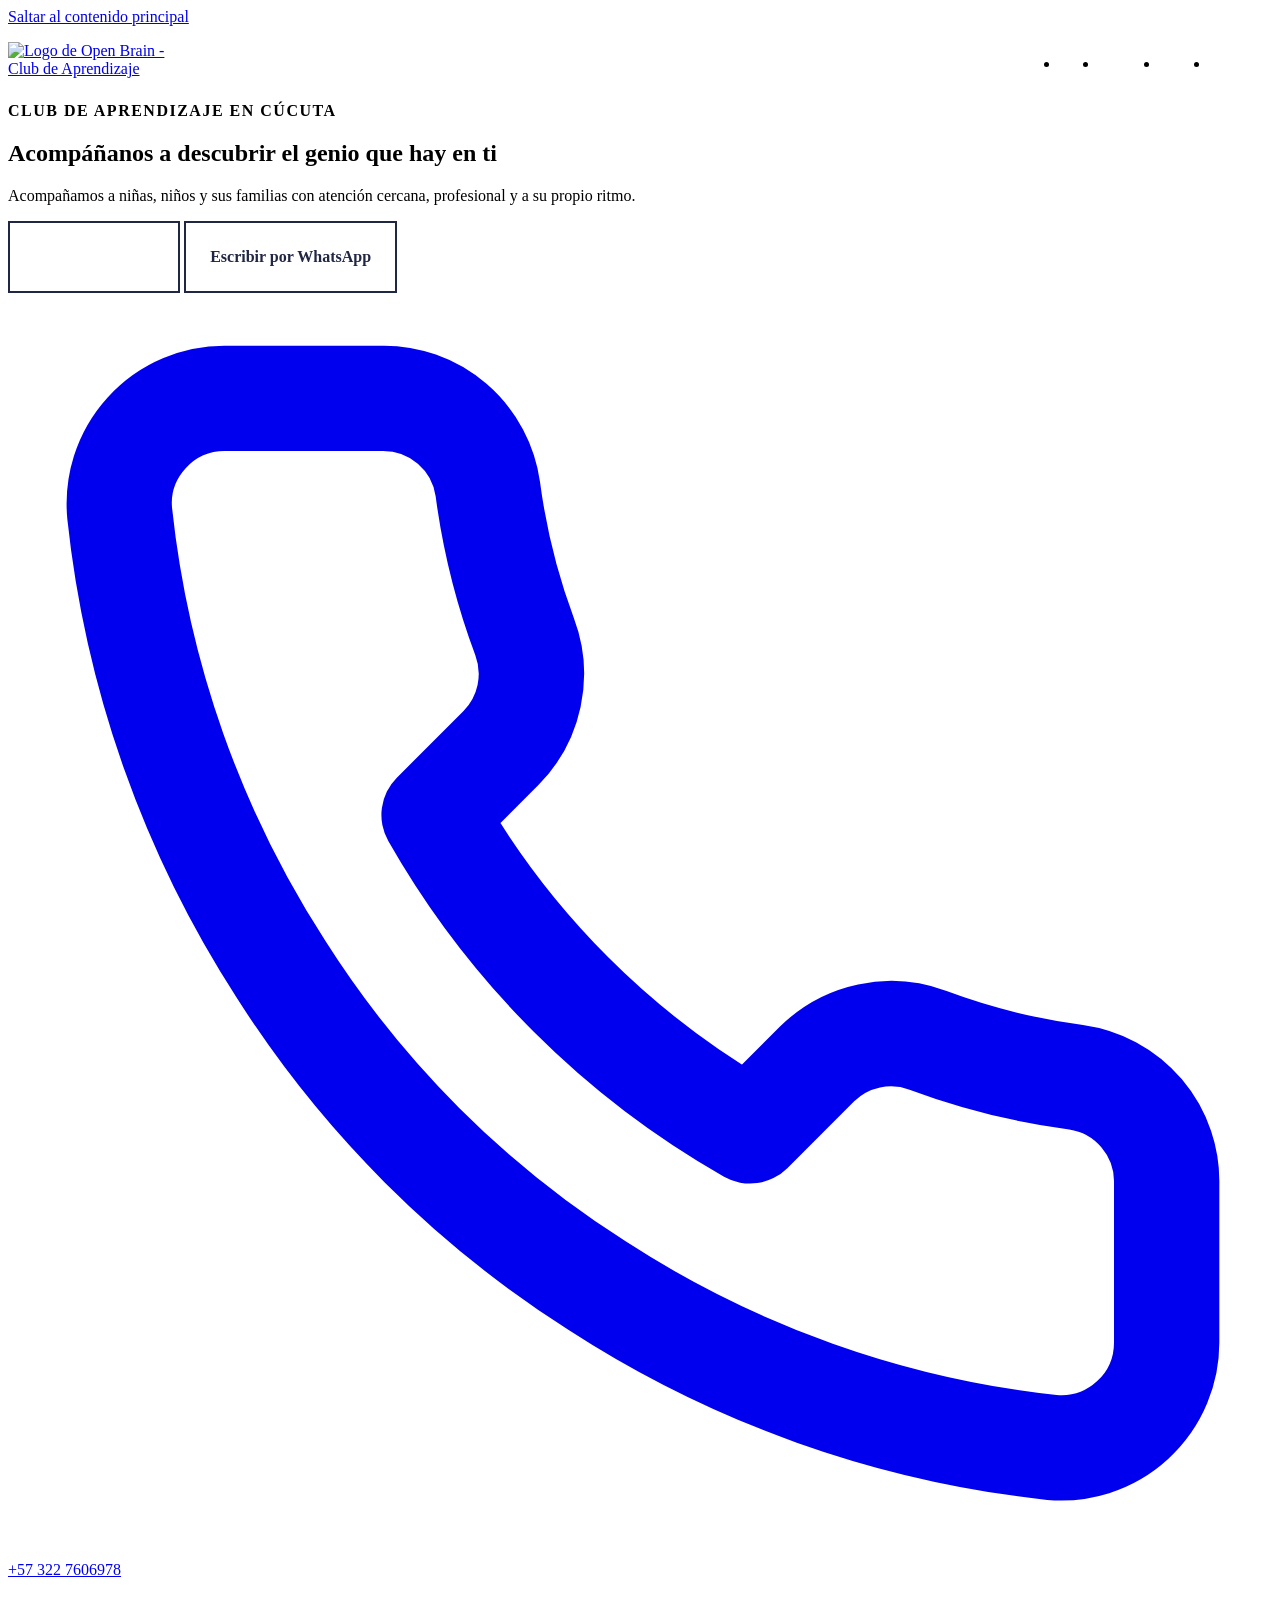
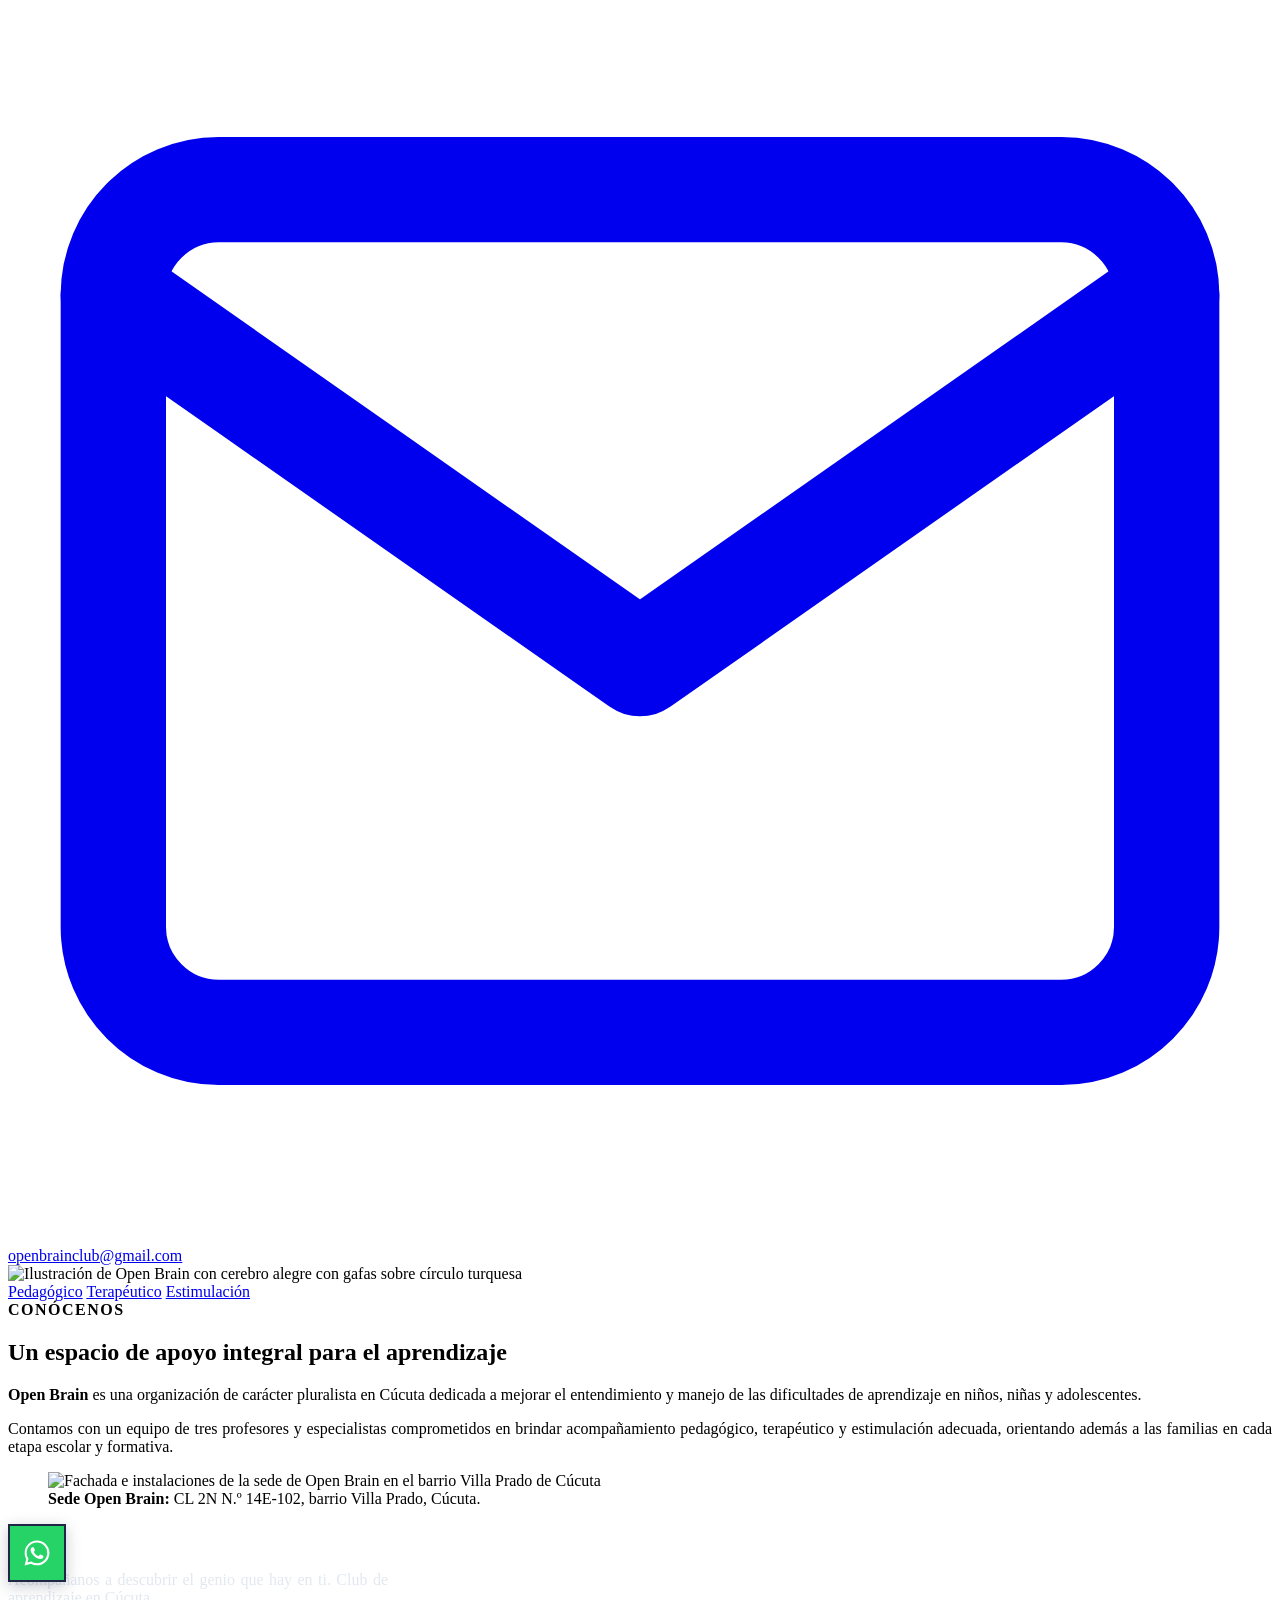
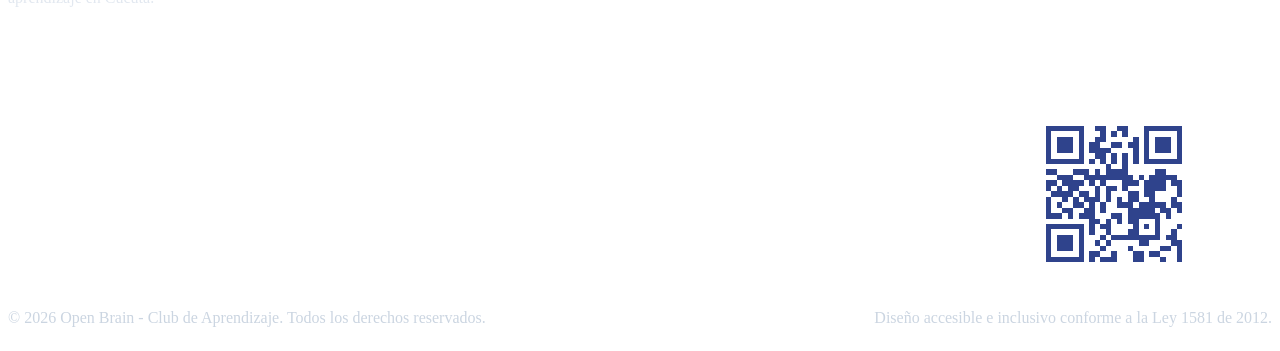
==== public/index.html @ ee8e591a "final" ====
<!DOCTYPE html>
<html lang="es" class="page-home">
<head>
  <meta charset="UTF-8">
  <meta name="viewport" content="width=device-width, initial-scale=1.0">
  <title>Open Brain | Club de Aprendizaje en Cúcuta</title>
  <meta name="description" content="Club de aprendizaje en Cúcuta especializado en acompañar a niños, niñas y adolescentes con dificultades de aprendizaje. Conoce nuestros servicios y solicita información.">
  <!-- SEO técnico -->
  <meta name="robots" content="index, follow">
  <link rel="canonical" href="https://openbraindemo.pages.dev/index.html">
  <!-- Open Graph para redes sociales -->
  <meta property="og:type" content="website">
  <meta property="og:title" content="Open Brain | Club de Aprendizaje en Cúcuta">
  <meta property="og:description" content="Acompañamos a niñas, niños y adolescentes con dificultades de aprendizaje en Cúcuta. Acompañamiento pedagógico, terapéutico y estimulación adecuada.">
  <meta property="og:url" content="https://openbraindemo.pages.dev/index.html">
  <meta property="og:image" content="https://openbraindemo.pages.dev/img/ilustracion-hero.svg">
  <meta property="og:locale" content="es_CO">
  <meta property="og:site_name" content="Open Brain - Club de Aprendizaje">
  <link rel="stylesheet" href="css/variables.css">
  <link rel="stylesheet" href="css/global.css">
  <link rel="stylesheet" href="css/inicio.css">
  <script src="js/animaciones.js"></script>
</head>
<body>
  <!-- Salto accesible al contenido principal (WCAG 2.1 AA) -->
  <a href="#main" class="skip-link">Saltar al contenido principal</a>

  <!-- ======================================================================
       RF-01: Barra de navegación transversal en Azul Índigo (#2F438C)
       ====================================================================== -->
  <header class="header">
    <div class="container header__inner">
      <a href="index.html" class="header__logo-link" aria-label="Página de inicio de Open Brain">
        <img src="img/logo-openbrain-header.svg" alt="Logo de Open Brain - Club de Aprendizaje" class="header__logo-img" width="200" height="50">
      </a>

      <!-- Botón de apertura/cierre de navegación móvil -->
      <button type="button" class="nav__toggle" aria-expanded="false" aria-controls="main-nav" aria-label="Abrir menú de navegación">
        <svg class="nav__toggle-icon nav__toggle-icon--menu" viewBox="0 0 24 24" fill="none" stroke="currentColor" stroke-width="2.5" stroke-linecap="round" stroke-linejoin="round" aria-hidden="true">
          <line x1="3" y1="6" x2="21" y2="6"></line>
          <line x1="3" y1="12" x2="21" y2="12"></line>
          <line x1="3" y1="18" x2="21" y2="18"></line>
        </svg>
        <svg class="nav__toggle-icon nav__toggle-icon--close" viewBox="0 0 24 24" fill="none" stroke="currentColor" stroke-width="2.5" stroke-linecap="round" stroke-linejoin="round" aria-hidden="true">
          <line x1="18" y1="6" x2="6" y2="18"></line>
          <line x1="6" y1="6" x2="18" y2="18"></line>
        </svg>
      </button>

      <!-- Navegación con acceso a los 4 módulos (RF-01) -->
      <nav id="main-nav" class="header__nav nav" aria-label="Navegación principal">
        <ul class="nav__menu">
          <li class="nav__item">
            <a href="index.html" class="nav__link nav__link--active" aria-current="page">Inicio</a>
          </li>
          <li class="nav__item">
            <a href="servicios.html" class="nav__link">Servicios</a>
          </li>
          <li class="nav__item">
            <a href="equipo.html" class="nav__link">Equipo</a>
          </li>
          <li class="nav__item">
            <a href="contacto.html" class="nav__link">Contacto</a>
          </li>
        </ul>
      </nav>
    </div>
  </header>

  <main id="main" class="main-content">
    <!-- ======================================================================
         RF-03, RF-06: Hero de Inicio fiel a la pantalla 1 del prototipo
         ====================================================================== -->
    <section class="hero-section snap-section" aria-labelledby="hero-title">
      <div class="container hero-section__inner">
        <div class="hero-section__content">
          <span class="tag-label">Club de aprendizaje en Cúcuta</span>
          <!-- Único H1 de la página con acento coral en "genio que hay en ti" -->
          <h1 id="hero-title" class="hero-section__title">
            Acompáñanos a descubrir el <span class="text-coral">genio que hay en ti</span>
          </h1>
          <p class="hero-section__text">
            Acompañamos a niñas, niños y sus familias con atención cercana, profesional y a su propio ritmo.
          </p>

          <div class="hero-section__actions">
            <!-- RF-06: Botón Conocer servicios en Azul Índigo -->
            <a href="servicios.html" class="btn btn--primary">
              Conocer servicios
            </a>

            <!-- RF-02: Botón Escribir por WhatsApp en Coral -->
            <a href="https://wa.me/573227606978?text=Hola%20Open%20Brain,%20deseo%20solicitar%20informaci%C3%B3n" class="btn btn--coral" target="_blank" rel="noopener noreferrer">
              Escribir por WhatsApp
            </a>
          </div>

          <!-- RF-07: Teléfono y correo en línea directa bajo los botones -->
          <div class="hero-contact-line">
            <a href="https://wa.me/573227606978?text=Hola%20Open%20Brain,%20deseo%20solicitar%20informaci%C3%B3n" class="hero-contact-item">
              <svg viewBox="0 0 24 24" fill="none" stroke="currentColor" stroke-width="2" stroke-linecap="round" stroke-linejoin="round" aria-hidden="true">
                <path d="M22 16.92v3a2 2 0 0 1-2.18 2 19.79 19.79 0 0 1-8.63-3.07 19.5 19.5 0 0 1-6-6 19.79 19.79 0 0 1-3.07-8.67A2 2 0 0 1 4.11 2h3a2 2 0 0 1 2 1.72 12.84 12.84 0 0 0 .7 2.81 2 2 0 0 1-.45 2.11L8.09 9.91a16 16 0 0 0 6 6l1.27-1.27a2 2 0 0 1 2.11-.45 12.84 12.84 0 0 0 2.81.7A2 2 0 0 1 22 16.92z"></path>
              </svg>
              <span>+57 322 7606978 </span>
            </a>

            <a href="mailto:openbrainclub@gmail.com" class="hero-contact-item">
              <svg viewBox="0 0 24 24" fill="none" stroke="currentColor" stroke-width="2" stroke-linecap="round" stroke-linejoin="round" aria-hidden="true">
                <path d="M4 4h16c1.1 0 2 .9 2 2v12c0 1.1-.9 2-2 2H4c-1.1 0-2-.9-2-2V6c0-1.1.9-2 2-2z"></path>
                <polyline points="22,6 12,13 2,6"></polyline>
              </svg>
              <span>openbrainclub@gmail.com</span>
            </a>
          </div>

          
        </div>

        <!-- Ilustración circular turquesa con cerebro rosa del prototipo -->
        <div class="hero-section__visual">
          <img src="img/ilustracion-hero.svg" alt="Ilustración de Open Brain con cerebro alegre con gafas sobre círculo turquesa" class="hero-section__mascot" width="340" height="340" fetchpriority="high">
        </div>
      </div>

      <!-- RF-08: Accesos directos tipo píldoras a los 3 servicios con los colores del moodboard -->
          <div class="hero-service-pills" aria-label="Accesos rápidos a servicios">
            <a href="servicios.html#pedagogico" class="service-pill service-pill--pink">Pedagógico</a>
            <a href="servicios.html#terapeutico" class="service-pill service-pill--teal">Terapéutico</a>
            <a href="servicios.html#estimulacion" class="service-pill service-pill--coral">Estimulación</a>
          </div>
    </section>

    <!-- ======================================================================
         RF-04, RF-05: Presentación de Open Brain y Espacio con imagen de la sede
         ====================================================================== -->
    <section class="about-section snap-section" aria-labelledby="about-title">
      <div class="container">
        <div class="about-section__grid">
          <div class="about-section__content">
            <span class="tag-label">Conócenos</span>
            <!-- RF-04: Presentación institucional -->
            <h2 id="about-title" class="about-section__title">Un espacio de apoyo integral para el aprendizaje</h2>
            <p class="about-section__paragraph">
              <strong>Open Brain</strong> es una organización de carácter pluralista en Cúcuta dedicada a mejorar el entendimiento y manejo de las dificultades de aprendizaje en niños, niñas y adolescentes.
            </p>
            <p class="about-section__paragraph">
              Contamos con un equipo de tres profesores y especialistas comprometidos en brindar acompañamiento pedagógico, terapéutico y estimulación adecuada, orientando además a las familias en cada etapa escolar y formativa.
            </p>
          </div>

          <!-- RF-05: Espacio con la imagen de la sede (sin menores) -->
          <div class="about-section__media">
            <figure class="site-image-card">
              <img src="img/sede-openbrain.jpeg" alt="Fachada e instalaciones de la sede de Open Brain en el barrio Villa Prado de Cúcuta" class="site-image-card__img" width="800" height="500" loading="lazy">
              <figcaption class="site-image-card__caption">
                <strong>Sede Open Brain:</strong> CL 2N N.º 14E-102, barrio Villa Prado, Cúcuta. 
              </figcaption>
            </figure>
          </div>
        </div>
      </div>
    </section>
  </main>

  <!-- ======================================================================
       RF-02: Botón flotante accesible de WhatsApp en todas las pantallas
       ====================================================================== -->
  <a href="https://wa.me/573227606978?text=Hola%20Open%20Brain,%20deseo%20solicitar%20informaci%C3%B3n" class="whatsapp-btn" target="_blank" rel="noopener noreferrer" aria-label="Escribir por WhatsApp a Open Brain (abre conversación)">
    <svg class="whatsapp-btn__icon" viewBox="0 0 24 24" aria-hidden="true">
      <path d="M12.04 2c-5.46 0-9.91 4.45-9.91 9.91 0 1.75.46 3.45 1.32 4.95L2.05 22l5.25-1.38c1.45.79 3.08 1.21 4.74 1.21 5.46 0 9.91-4.45 9.91-9.91 0-2.65-1.03-5.14-2.9-7.01A9.82 9.82 0 0 0 12.04 2zm0 18.15c-1.5 0-2.97-.4-4.25-1.16l-.3-.18-3.13.82.83-3.05-.2-.32a8.19 8.19 0 0 1-1.26-4.35c0-4.54 3.7-8.24 8.24-8.24 2.2 0 4.27.86 5.82 2.42a8.18 8.18 0 0 1 2.41 5.83c.01 4.54-3.69 8.23-8.23 8.23zm4.52-6.17c-.25-.12-1.47-.72-1.7-.81-.23-.08-.39-.12-.56.12-.17.25-.64.81-.79.98-.14.17-.29.19-.54.06-.25-.12-1.05-.39-2-1.23-.74-.66-1.24-1.48-1.39-1.73-.14-.25-.02-.38.11-.5.11-.11.25-.29.37-.43.12-.15.17-.25.25-.42.08-.17.04-.31-.02-.44-.06-.12-.56-1.35-.77-1.85-.2-.48-.41-.42-.56-.43h-.48c-.17 0-.44.06-.67.31-.23.25-.88.86-.88 2.1 0 1.24.9 2.44 1.03 2.61.12.17 1.78 2.71 4.3 3.8.6.26 1.07.41 1.44.53.61.19 1.16.17 1.6.1.49-.07 1.47-.6 1.68-1.18.21-.58.21-1.07.15-1.18-.06-.12-.23-.19-.48-.31z"/>
    </svg>
  </a>

  <!-- ======================================================================
       Pie de página transversal en Azul Índigo (#2F438C)
       RF-25: Redes sociales | RF-26: Código QR | RF-27: Folleto descargable
       ====================================================================== -->
  <footer class="footer">
    <div class="container footer__grid">
      <!-- Columna 1: Presentación, Redes (RF-25) y Folleto (RF-27) -->
      <div class="footer__brand">
        <h2 class="footer__brand-title">Open Brain</h2>
        <p class="footer__brand-text">
          Acompáñanos a descubrir el genio que hay en ti. Club de aprendizaje en Cúcuta.
        </p>

        <!-- RF-25: Redes sociales existentes -->
        <div class="footer__social">
          <span class="footer__social-label">Síguenos:</span>
          <div class="footer__social-links">
            <a href="https://www.facebook.com/people/Open-Brain-Club-De-Aprendizaje/61576938195843/" class="footer__social-link" target="_blank" rel="noopener noreferrer" aria-label="Open Brain en Facebook">
              <svg viewBox="0 0 24 24" fill="currentColor" width="22" height="22" aria-hidden="true"><path d="M18 2h-3a5 5 0 0 0-5 5v3H7v4h3v8h4v-8h3l1-4h-4V7a1 1 0 0 1 1-1h3z"/></svg>
            </a>
            <a href="https://www.instagram.com/openbrain_club/" class="footer__social-link" target="_blank" rel="noopener noreferrer" aria-label="Open Brain en Instagram">
              <svg viewBox="0 0 24 24" fill="none" stroke="currentColor" stroke-width="2" stroke-linecap="round" stroke-linejoin="round" width="22" height="22" aria-hidden="true"><rect x="2" y="2" width="20" height="20" rx="5" ry="5"/><path d="M16 11.37A4 4 0 1 1 12.63 8 4 4 0 0 1 16 11.37z"/><line x1="17.5" y1="6.5" x2="17.51" y2="6.5"/></svg>
            </a>
            <a href="https://wa.me/573227606978" class="footer__social-link" target="_blank" rel="noopener noreferrer" aria-label="Open Brain por WhatsApp">
              <svg viewBox="0 0 24 24" fill="currentColor" width="22" height="22" aria-hidden="true"><path d="M12.04 2c-5.46 0-9.91 4.45-9.91 9.91 0 1.75.46 3.45 1.32 4.95L2.05 22l5.25-1.38c1.45.79 3.08 1.21 4.74 1.21 5.46 0 9.91-4.45 9.91-9.91 0-2.65-1.03-5.14-2.9-7.01A9.82 9.82 0 0 0 12.04 2z"/></svg>
            </a>
          </div>
        </div>

        <!-- RF-27: Folleto digital descargable -->
        <a href="assets/folleto-open-brain.pdf" class="footer__brochure-link" download aria-label="Descargar folleto informativo de Open Brain en PDF">
          <svg viewBox="0 0 24 24" fill="none" stroke="currentColor" stroke-width="2" stroke-linecap="round" stroke-linejoin="round" width="18" height="18" aria-hidden="true"><path d="M21 15v4a2 2 0 0 1-2 2H5a2 2 0 0 1-2-2v-4"/><polyline points="7 10 12 15 17 10"/><line x1="12" y1="15" x2="12" y2="3"/></svg>
          Descargar folleto informativo
          
        </a>
      </div>

      <!-- Columna 2: Navegación del sitio -->
      <nav class="footer__nav" aria-label="Enlaces rápidos del pie de página">
        <h3 class="footer__section-title">Módulos</h3>
        <ul class="footer__links-list">
          <li><a href="index.html" class="footer__link">Inicio</a></li>
          <li><a href="servicios.html" class="footer__link">Servicios</a></li>
          <li><a href="equipo.html" class="footer__link">Equipo</a></li>
          <li><a href="contacto.html" class="footer__link">Contacto</a></li>
        </ul>
      </nav>

      <!-- Columna 3: Información institucional, legal y QR (RF-26) -->
      <div class="footer__legal">
        <h3 class="footer__section-title">Información</h3>
        <ul class="footer__links-list">
          <li><a href="politica-datos.html" class="footer__link">Tratamiento de datos personales</a></li>
          <li><span class="footer__link">Cúcuta, Norte de Santander</span></li>
        </ul>

        <!-- RF-26: Código QR para usar en la sede física -->
        <div class="footer__qr">
          <span class="footer__qr-label">Visítanos desde tu celular:</span>
          <img src="assets/qr-openbrain.svg" alt="Código QR que dirige al sitio web de Open Brain" width="180" height="180" loading="lazy">
        </div>
      </div>
    </div>

    <div class="container footer__bottom">
      <p>&copy; 2026 Open Brain - Club de Aprendizaje. Todos los derechos reservados.</p>
      <p>Diseño accesible e inclusivo conforme a la Ley 1581 de 2012.</p>
    </div>
  </footer>

  <!-- Scripts funcionales -->
  <script src="js/menu.js" defer></script>
</body>
</html>
---- public/css/global.css ----
/* ==========================================================================
   Estilos Globales y Componentes Compartidos (Open Brain)
   Navegación, Footer, Botones y Utilidades Transversales
   ========================================================================== */

/* --- 1. Contenedor y utilidades de texto --- */
.container {
  width: 100%;
  max-width: var(--container-max-width);
  margin-left: auto;
  margin-right: auto;
  padding-left: var(--spacing-md);
  padding-right: var(--spacing-md);
}

@media (min-width: 768px) {
  .container {
    padding-left: var(--spacing-lg);
    padding-right: var(--spacing-lg);
  }
}

.main-content {
  flex: 1 0 auto;
}

/* --- Texto justificado en todo el sitio (bloques "cuadrados", sin desbordes) ---
   Mismo criterio que las biografías del equipo. Requiere lang="es" en <html>
   para que el corte automático de palabras (hyphens) use reglas del español. */
p,
li,
blockquote,
figcaption {
  text-align: justify;
  text-justify: inter-word;
  hyphens: auto;
  overflow-wrap: break-word;
}

/* Los textos de los bloques centrados conservan la última línea centrada */
.footer__bottom {
  text-align-last: center;
}

@media (min-width: 768px) {
  .footer__bottom {
    text-align-last: auto;
  }
}

.text-coral {
  color: var(--color-accent-coral);
}

.text-indigo {
  color: var(--color-primary);
}

.text-teal {
  color: var(--color-accent-teal-dark);
}

/* Marcadores visibles [PENDIENTE: ...] */
.pending-badge {
  display: inline-block;
  background-color: #FFF3CD;
  color: #856404;
  font-size: var(--font-size-xs);
  font-weight: 800;
  padding: 3px 8px;
  border-radius: var(--radius-sm);
  border: 1px dashed #FFEEBA;
  margin: 2px 0;
}

/* Etiquetas de categoría según prototipo */
.tag-label {
  display: inline-block;
  font-size: var(--font-size-xs);
  font-weight: 900;
  color: var(--color-primary);
  text-transform: uppercase;
  letter-spacing: 1.5px;
  margin-bottom: var(--spacing-xs);
}

.tag-label--center {
  display: block;
  text-align: center;
}

/* --- 2. Botones (Área táctil mínima >= 44px, estilo píldora con borde definido del prototipo) --- */
.btn {
  display: inline-flex;
  align-items: center;
  justify-content: center;
  min-height: 48px;
  min-width: 48px;
  padding: 10px 24px;
  font-weight: 800;
  font-size: var(--font-size-base);
  border-radius: var(--radius-full);
  border: 2px solid #202744;
  text-align: center;
  cursor: pointer;
  transition: transform var(--transition-fast), background-color var(--transition-fast), box-shadow var(--transition-fast), color var(--transition-fast);
  text-decoration: none;
  line-height: 1.2;
}

.btn:hover {
  transform: translateY(-2px);
  box-shadow: 0 4px 12px rgba(32, 39, 68, 0.18);
}

.btn:active {
  transform: translateY(0);
}

/* Botón principal: Azul índigo (#2F438C) */
.btn--primary {
  background-color: var(--color-primary);
  color: #FFFFFF;
  border-color: #202744;
}

.btn--primary:hover {
  background-color: var(--color-primary-dark);
  color: #FFFFFF;
}

/* Botón secundario / CTA: Coral (#E36B6F) con texto y trazo oscuro según prototipo */
.btn--coral {
  background-color: var(--color-accent-coral);
  color: #202744;
  border-color: #202744;
}

.btn--coral:hover {
  background-color: var(--color-accent-coral-dark);
  color: #FFFFFF;
}

.btn--full {
  width: 100%;
}

@media (min-width: 768px) {
  .btn--full {
    width: auto;
  }
}

/* Botón cálido para sección de servicios: sin borde oscuro, sombra suave, tono conversacional */
.btn--warm {
  background-color: var(--color-primary);
  color: #FFFFFF;
  border: 2px solid transparent;
  box-shadow: 0 4px 16px rgba(47, 67, 140, 0.18);
}

.btn--warm:hover {
  background-color: var(--color-primary-dark);
  color: #FFFFFF;
  box-shadow: 0 6px 20px rgba(47, 67, 140, 0.28);
}

/* Variante cálida en coral (para sidebar de servicios) */
.btn--warm-coral {
  background-color: var(--color-accent-coral);
  color: #FFFFFF;
  border: 2px solid transparent;
  box-shadow: 0 4px 16px rgba(227, 107, 111, 0.22);
}

.btn--warm-coral:hover {
  background-color: var(--color-accent-coral-dark);
  color: #FFFFFF;
  box-shadow: 0 6px 20px rgba(227, 107, 111, 0.32);
}

/* --- 3. Barra de navegación transversal (RF-01 - Azul Índigo según prototipo) --- */
.header {
  position: sticky;
  top: 0;
  background-color: var(--color-primary); /* Azul índigo #2F438C como en prototipo */
  box-shadow: var(--shadow-sm);
  z-index: 1000;
}

.header__inner {
  display: flex;
  align-items: center;
  justify-content: space-between;
  padding-top: var(--spacing-sm);
  padding-bottom: var(--spacing-sm);
}

.header__logo-link {
  display: flex;
  align-items: center;
  min-height: 44px;
}

.header__logo-img {
  height: 44px;
  width: auto;
}

/* Botón de menú móvil */
.nav__toggle {
  display: flex;
  align-items: center;
  justify-content: center;
  width: 48px;
  height: 48px;
  margin-left: auto;
  border-radius: var(--radius-sm);
  color: #FFFFFF;
  background: transparent;
  border: none;
  cursor: pointer;
  transition: background-color var(--transition-fast);
}

.nav__toggle:hover {
  background-color: rgba(255, 255, 255, 0.15);
}

.nav__toggle-icon {
  width: 28px;
  height: 28px;
}

.nav__toggle-icon--close {
  display: none;
}

.nav__toggle[aria-expanded="true"] .nav__toggle-icon--menu,
.nav--open .nav__toggle-icon--menu {
  display: none;
}

.nav__toggle[aria-expanded="true"] .nav__toggle-icon--close,
.nav--open .nav__toggle-icon--close {
  display: block;
}

/* Menú de navegación */
.nav__menu {
  position: absolute;
  top: 100%;
  left: 0;
  right: 0;
  background-color: var(--color-primary); /* Fondo índigo como pantalla 0. Navegación */
  border-top: 1px solid rgba(255, 255, 255, 0.15);
  box-shadow: var(--shadow-lg);
  display: none;
  flex-direction: column;
  padding: var(--spacing-md);
  gap: var(--spacing-xs);
  z-index: 1001;
}

.nav--open .nav__menu,
.header.nav--open .nav__menu {
  display: flex;
}

.nav__link {
  display: flex;
  align-items: center;
  min-height: 48px;
  padding: var(--spacing-sm) var(--spacing-md);
  border-radius: var(--radius-md);
  font-weight: 700;
  font-size: var(--font-size-base);
  color: #FFFFFF;
  transition: background-color var(--transition-fast), color var(--transition-fast);
}

.nav__link:hover {
  background-color: rgba(255, 255, 255, 0.15);
  color: var(--color-accent-teal);
}

.nav__link--active {
  background-color: rgba(255, 255, 255, 0.22);
  color: #FFFFFF;
  font-weight: 900;
}

@media (min-width: 768px) {
  .nav__toggle {
    display: none;
  }

  .nav__menu {
    position: static;
    display: flex;
    flex-direction: row;
    align-items: center;
    border-top: none;
    box-shadow: none;
    padding: 0;
    gap: var(--spacing-sm);
  }

  .nav__link {
    padding: var(--spacing-xs) var(--spacing-md);
    min-height: 44px;
    border-radius: var(--radius-full);
  }

  .nav__link--active {
    background-color: rgba(255, 255, 255, 0.2);
  }
}

/* --- 4. Botón flotante de WhatsApp transversal (RF-02) --- */
.whatsapp-btn {
  position: fixed;
  bottom: var(--spacing-lg);
  right: var(--spacing-md);
  z-index: 990;
  display: inline-flex;
  align-items: center;
  justify-content: center;
  width: 54px;
  height: 54px;
  background-color: #25D366; /* Verde oficial WhatsApp */
  color: #FFFFFF;
  border-radius: var(--radius-full);
  border: 2px solid #202744;
  box-shadow: 0 4px 14px rgba(32, 39, 68, 0.25);
  text-decoration: none;
  transition: transform var(--transition-fast), box-shadow var(--transition-fast);
}

.whatsapp-btn:hover {
  transform: translateY(-2px) scale(1.06);
  box-shadow: 0 6px 18px rgba(32, 39, 68, 0.35);
}

.whatsapp-btn__icon {
  width: 30px;
  height: 30px;
  fill: currentColor;
}

/* --- 5. Pie de página institucional transversal (Azul Índigo #2F438C) --- */
.footer {
  background-color: var(--color-primary); /* Azul índigo #2F438C como en prototipo */
  color: #FFFFFF;
  margin-top: auto;
  padding-top: var(--spacing-2xl);
  padding-bottom: var(--spacing-xl);
}

.footer a {
  color: #FFFFFF;
  text-decoration: underline;
  text-underline-offset: 3px;
}

.footer a:hover {
  color: var(--color-accent-teal);
}

.footer__grid {
  display: grid;
  grid-template-columns: 1fr;
  gap: var(--spacing-xl);
  margin-bottom: var(--spacing-xl);
}

@media (min-width: 768px) {
  .footer__grid {
    grid-template-columns: 2fr 1fr 1fr;
  }
}

.footer__brand-title {
  font-size: var(--font-size-xl);
  font-weight: 900;
  color: #FFFFFF;
  margin-bottom: var(--spacing-xs);
}

.footer__brand-text {
  color: #E2E8F0;
  font-size: var(--font-size-sm);
  line-height: var(--line-height-relaxed);
  max-width: 380px;
}

.footer__section-title {
  font-size: var(--font-size-sm);
  font-weight: 800;
  margin-bottom: var(--spacing-md);
  color: var(--color-accent-teal);
  text-transform: uppercase;
  letter-spacing: 0.8px;
}

.footer__links-list {
  display: flex;
  flex-direction: column;
  gap: var(--spacing-xs);
}

.footer__link {
  display: inline-block;
  min-height: 44px;
  line-height: 44px;
  color: #FFFFFF;
}

.footer__bottom {
  border-top: 1px solid rgba(255, 255, 255, 0.2);
  padding-top: var(--spacing-lg);
  display: flex;
  flex-direction: column;
  gap: var(--spacing-xs);
  text-align: center;
  font-size: var(--font-size-xs);
  color: #CBD5E1;
}

@media (min-width: 768px) {
  .footer__bottom {
    flex-direction: row;
    justify-content: space-between;
    text-align: left;
  }
}

/* --- 6. Footer extendido: Redes sociales, QR y Folleto (RF-25, RF-26, RF-27) --- */
.footer__social {
  margin-top: var(--spacing-md);
  display: flex;
  flex-direction: column;
  gap: var(--spacing-xs);
}

.footer__social-label {
  font-size: var(--font-size-xs);
  color: var(--color-accent-teal);
  font-weight: 800;
  text-transform: uppercase;
  letter-spacing: 0.8px;
}

.footer__social-links {
  display: flex;
  gap: var(--spacing-sm);
  align-items: center;
}

.footer__social-link {
  display: inline-flex;
  align-items: center;
  justify-content: center;
  width: 42px;
  height: 42px;
  color: #FFFFFF;
  background-color: rgba(255, 255, 255, 0.12);
  border-radius: var(--radius-full);
  transition: background-color var(--transition-fast), color var(--transition-fast);
  text-decoration: none;
}

.footer__social-link:hover {
  background-color: var(--color-accent-teal);
  color: var(--color-primary);
}

.footer__brochure-link {
  display: inline-flex;
  align-items: center;
  gap: var(--spacing-xs);
  margin-top: var(--spacing-md);
  font-size: var(--font-size-sm);
  font-weight: 800;
  color: #FFFFFF;
  text-decoration: underline;
  text-underline-offset: 3px;
  min-height: 44px;
  flex-wrap: wrap;
}

.footer__brochure-link:hover {
  color: var(--color-accent-teal);
}

.footer__qr {
  margin-top: var(--spacing-lg);
  display: flex;
  flex-direction: column;
  align-items: center;
  text-align: center;
  gap: var(--spacing-sm);
}

.footer__qr-label {
  font-size: var(--font-size-sm);
  color: var(--color-accent-teal);
  font-weight: 700;
}

.footer__qr img {
  width: 100%;
  max-width: 180px;
  height: auto;
  border-radius: var(--radius-sm);
  background-color: #FFFFFF;
  padding: 8px;
}

/* --- 7. Página de apoyo legal (politica-datos.html) --- */
.legal-content {
  padding-top: var(--spacing-2xl);
  padding-bottom: var(--spacing-3xl);
}

.legal-block {
  margin-bottom: var(--spacing-xl);
  padding-bottom: var(--spacing-xl);
  border-bottom: 1px solid var(--color-border);
}

.legal-block:last-of-type {
  border-bottom: none;
}

.legal-block__title {
  font-size: var(--font-size-lg);
  font-weight: 900;
  color: var(--color-primary);
  margin-bottom: var(--spacing-md);
}

.legal-block p {
  font-size: var(--font-size-base);
  color: var(--color-text);
  line-height: var(--line-height-relaxed);
  margin-bottom: var(--spacing-sm);
}

.legal-block p a {
  color: var(--color-primary);
  font-weight: 700;
  text-decoration: underline;
}

.legal-block__notice {
  margin-top: var(--spacing-sm);
}

.legal-list {
  list-style: disc;
  padding-left: var(--spacing-xl);
  display: flex;
  flex-direction: column;
  gap: var(--spacing-xs);
  font-size: var(--font-size-base);
  color: var(--color-text);
  line-height: var(--line-height-relaxed);
  margin: var(--spacing-sm) 0;
}

.legal-back {
  margin-top: var(--spacing-2xl);
}

/* ==========================================================================
   Animación de entrada (páginas distintas al Inicio)
   El Inicio usa su propia versión por sección en inicio.css.
   Se usa "animation" y no "transition" para no interferir con los efectos
   hover de tarjetas y botones. Sin movimiento si el usuario lo desactiva.
   ========================================================================== */
@keyframes anim-subir {
  from {
    opacity: 0;
    transform: translateY(28px);
  }
  to {
    opacity: 1;
    transform: none;
  }
}

@media (prefers-reduced-motion: no-preference) {
  .anim-ready .anim-item:not(.is-visible) {
    opacity: 0;
  }

  .anim-ready .anim-item.is-visible {
    animation: anim-subir 0.6s cubic-bezier(0.2, 0.7, 0.2, 1) backwards;
    animation-delay: calc(var(--anim-i, 0) * 0.08s);
  }
}
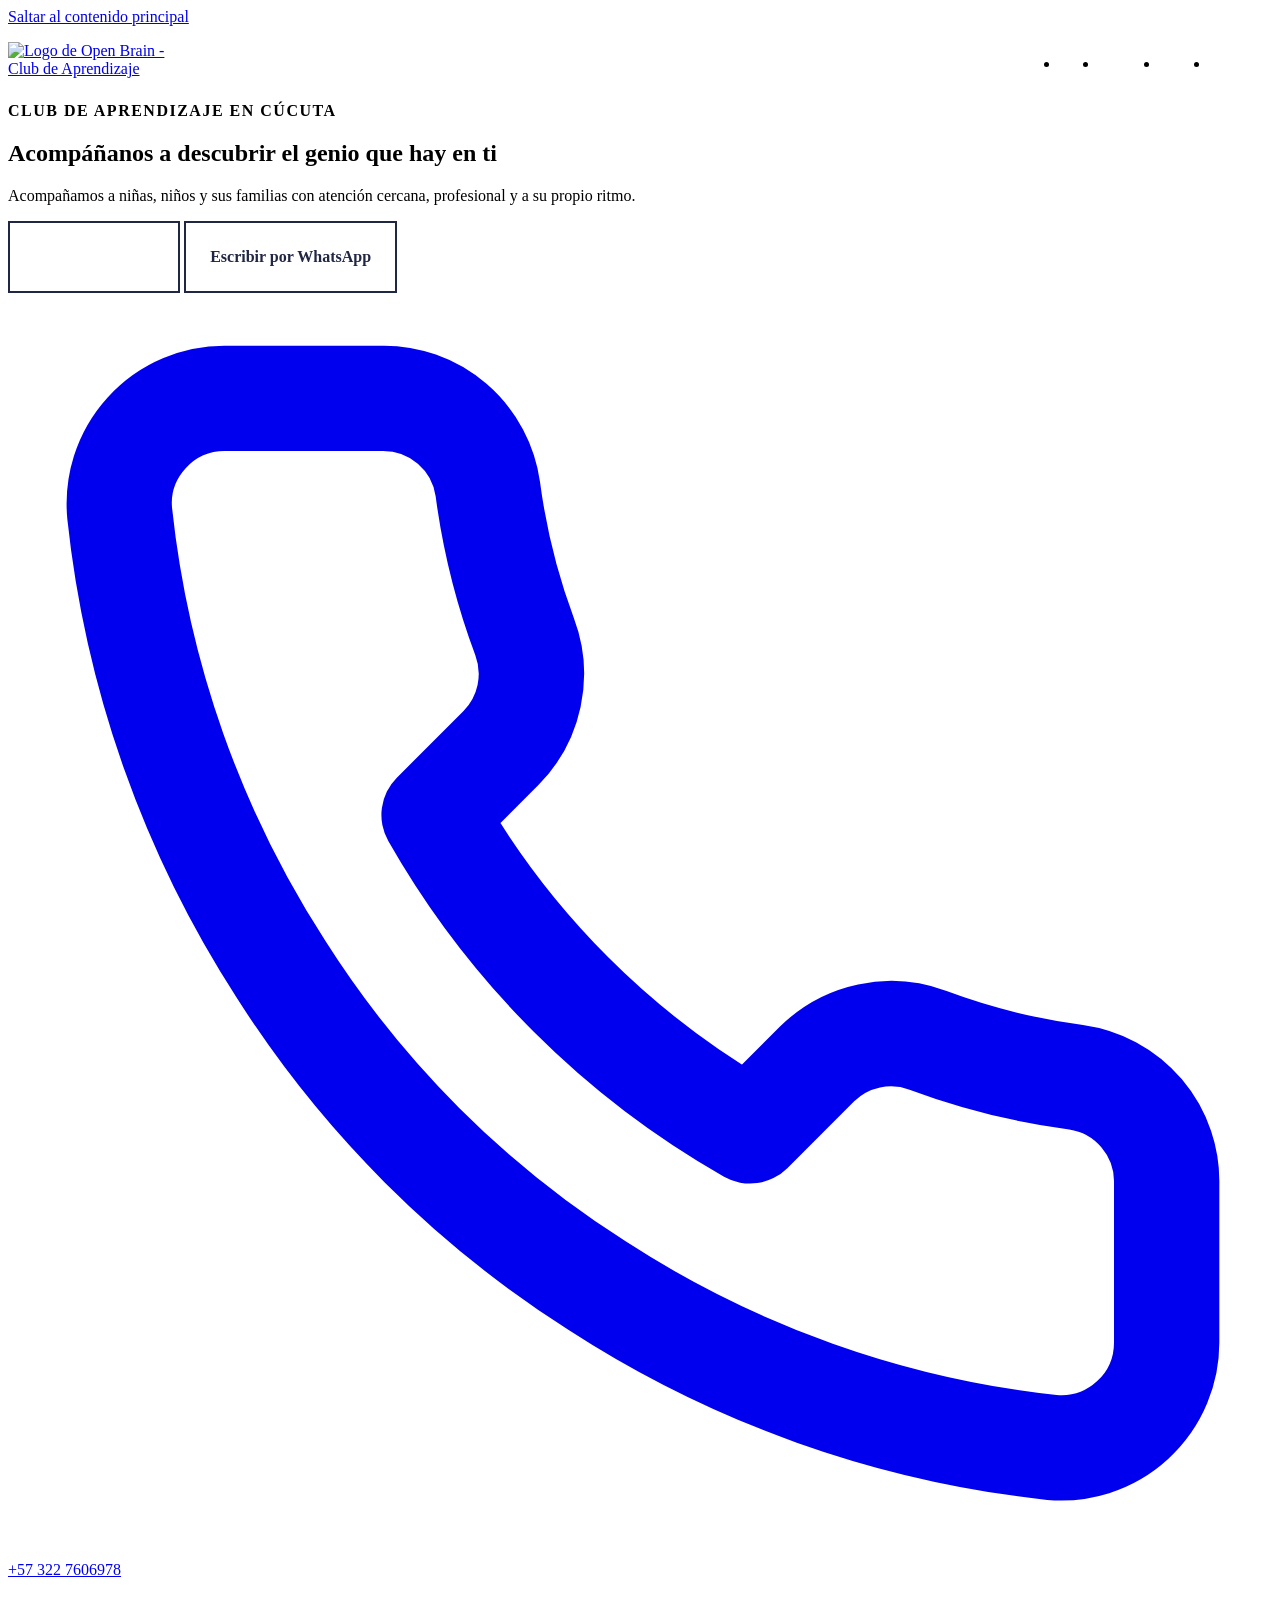
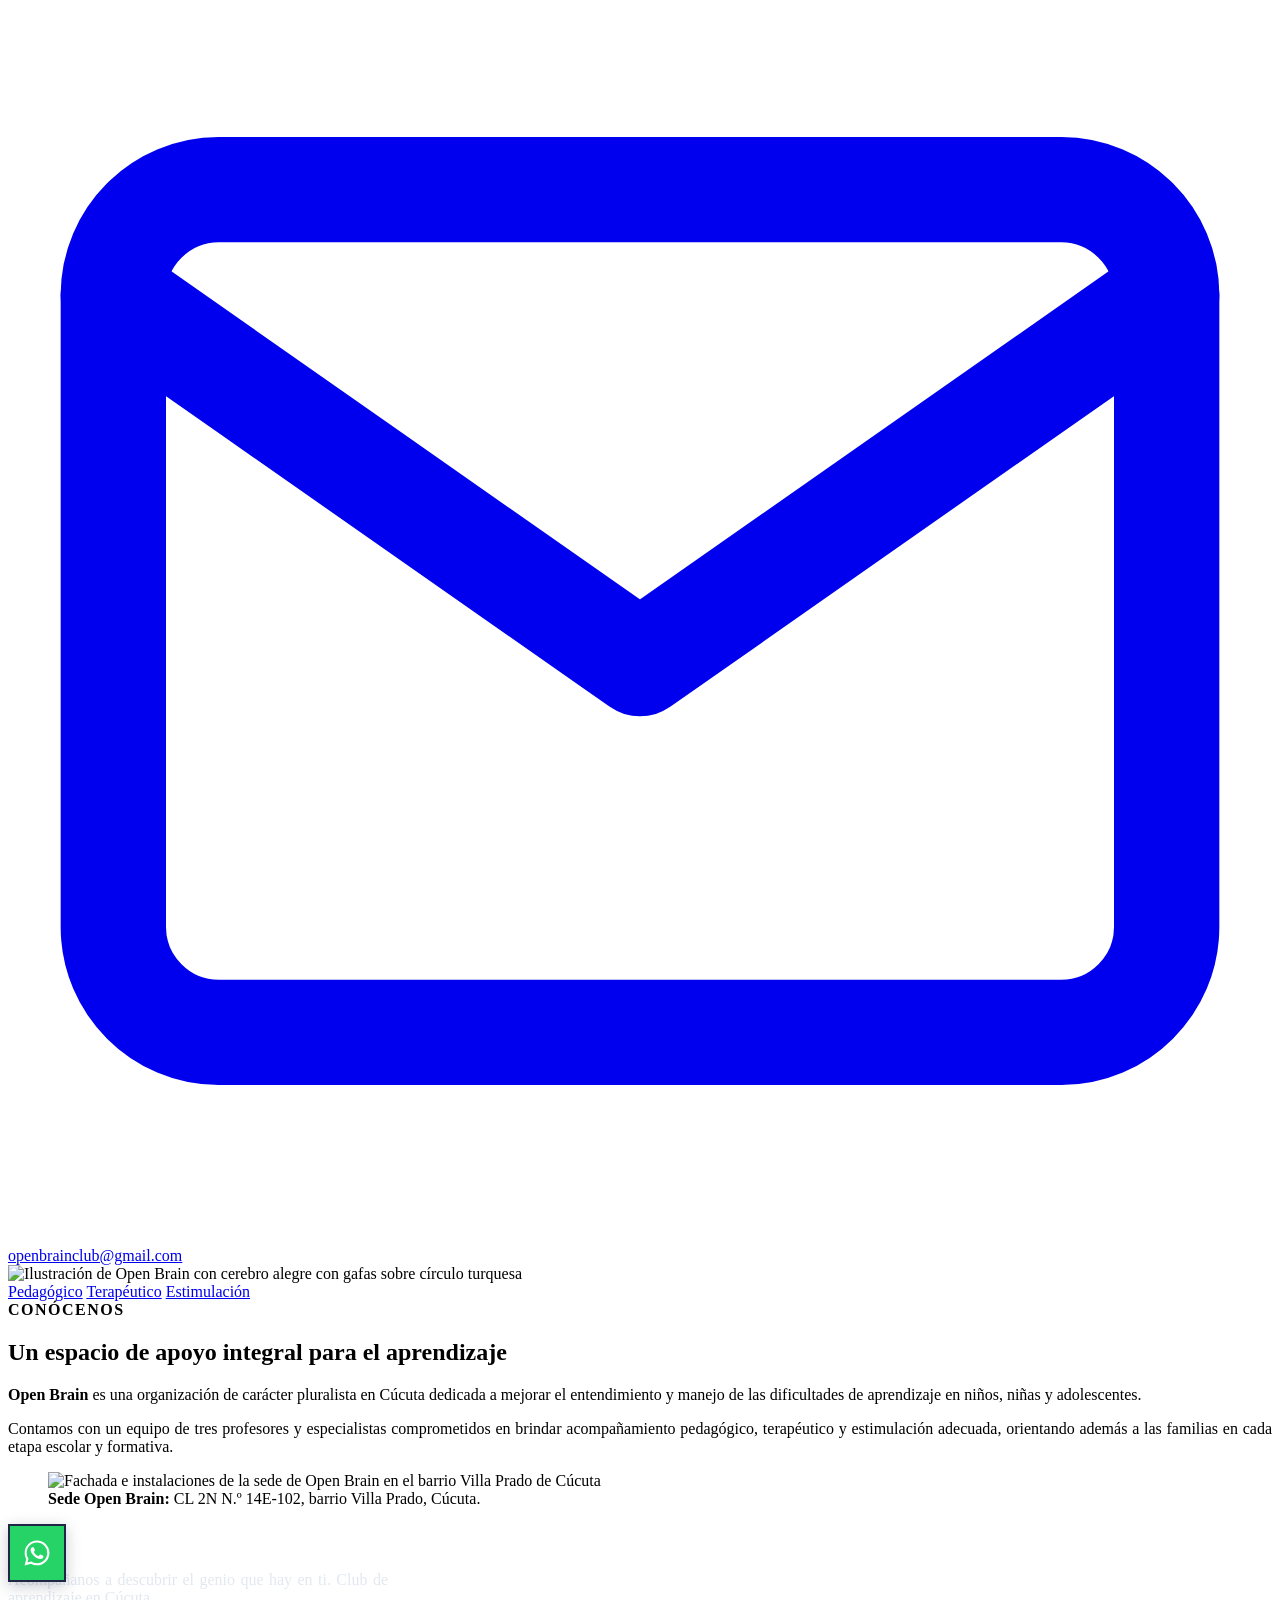
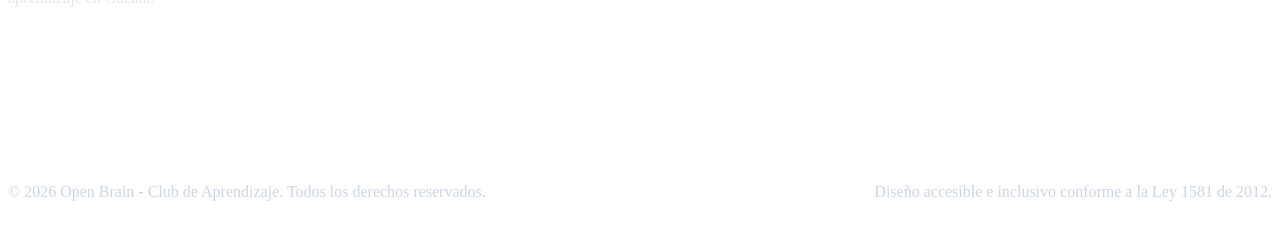
==== commit 3310ea48: "PlaceHolders del formulario y validaciones" ====
--- a/public/index.html
+++ b/public/index.html
@@ -173,7 +173,7 @@
 
   <!-- ======================================================================
        Pie de página transversal en Azul Índigo (#2F438C)
-       RF-25: Redes sociales | RF-26: Código QR | RF-27: Folleto descargable
+       RF-25: Redes sociales | RF-27: Folleto descargable
        ====================================================================== -->
   <footer class="footer">
     <div class="container footer__grid">
@@ -219,19 +219,13 @@
         </ul>
       </nav>
 
-      <!-- Columna 3: Información institucional, legal y QR (RF-26) -->
+      <!-- Columna 3: Información institucional y legal -->
       <div class="footer__legal">
         <h3 class="footer__section-title">Información</h3>
         <ul class="footer__links-list">
           <li><a href="politica-datos.html" class="footer__link">Tratamiento de datos personales</a></li>
           <li><span class="footer__link">Cúcuta, Norte de Santander</span></li>
         </ul>
-
-        <!-- RF-26: Código QR para usar en la sede física -->
-        <div class="footer__qr">
-          <span class="footer__qr-label">Visítanos desde tu celular:</span>
-          <img src="assets/qr-openbrain.svg" alt="Código QR que dirige al sitio web de Open Brain" width="180" height="180" loading="lazy">
-        </div>
       </div>
     </div>
 
--- a/public/css/global.css
+++ b/public/css/global.css
@@ -435,7 +435,7 @@
   }
 }
 
-/* --- 6. Footer extendido: Redes sociales, QR y Folleto (RF-25, RF-26, RF-27) --- */
+/* --- 6. Footer extendido: Redes sociales y Folleto (RF-25, RF-27) --- */
 .footer__social {
   margin-top: var(--spacing-md);
   display: flex;
@@ -491,86 +491,6 @@
 
 .footer__brochure-link:hover {
   color: var(--color-accent-teal);
-}
-
-.footer__qr {
-  margin-top: var(--spacing-lg);
-  display: flex;
-  flex-direction: column;
-  align-items: center;
-  text-align: center;
-  gap: var(--spacing-sm);
-}
-
-.footer__qr-label {
-  font-size: var(--font-size-sm);
-  color: var(--color-accent-teal);
-  font-weight: 700;
-}
-
-.footer__qr img {
-  width: 100%;
-  max-width: 180px;
-  height: auto;
-  border-radius: var(--radius-sm);
-  background-color: #FFFFFF;
-  padding: 8px;
-}
-
-/* --- 7. Página de apoyo legal (politica-datos.html) --- */
-.legal-content {
-  padding-top: var(--spacing-2xl);
-  padding-bottom: var(--spacing-3xl);
-}
-
-.legal-block {
-  margin-bottom: var(--spacing-xl);
-  padding-bottom: var(--spacing-xl);
-  border-bottom: 1px solid var(--color-border);
-}
-
-.legal-block:last-of-type {
-  border-bottom: none;
-}
-
-.legal-block__title {
-  font-size: var(--font-size-lg);
-  font-weight: 900;
-  color: var(--color-primary);
-  margin-bottom: var(--spacing-md);
-}
-
-.legal-block p {
-  font-size: var(--font-size-base);
-  color: var(--color-text);
-  line-height: var(--line-height-relaxed);
-  margin-bottom: var(--spacing-sm);
-}
-
-.legal-block p a {
-  color: var(--color-primary);
-  font-weight: 700;
-  text-decoration: underline;
-}
-
-.legal-block__notice {
-  margin-top: var(--spacing-sm);
-}
-
-.legal-list {
-  list-style: disc;
-  padding-left: var(--spacing-xl);
-  display: flex;
-  flex-direction: column;
-  gap: var(--spacing-xs);
-  font-size: var(--font-size-base);
-  color: var(--color-text);
-  line-height: var(--line-height-relaxed);
-  margin: var(--spacing-sm) 0;
-}
-
-.legal-back {
-  margin-top: var(--spacing-2xl);
 }
 
 /* ==========================================================================
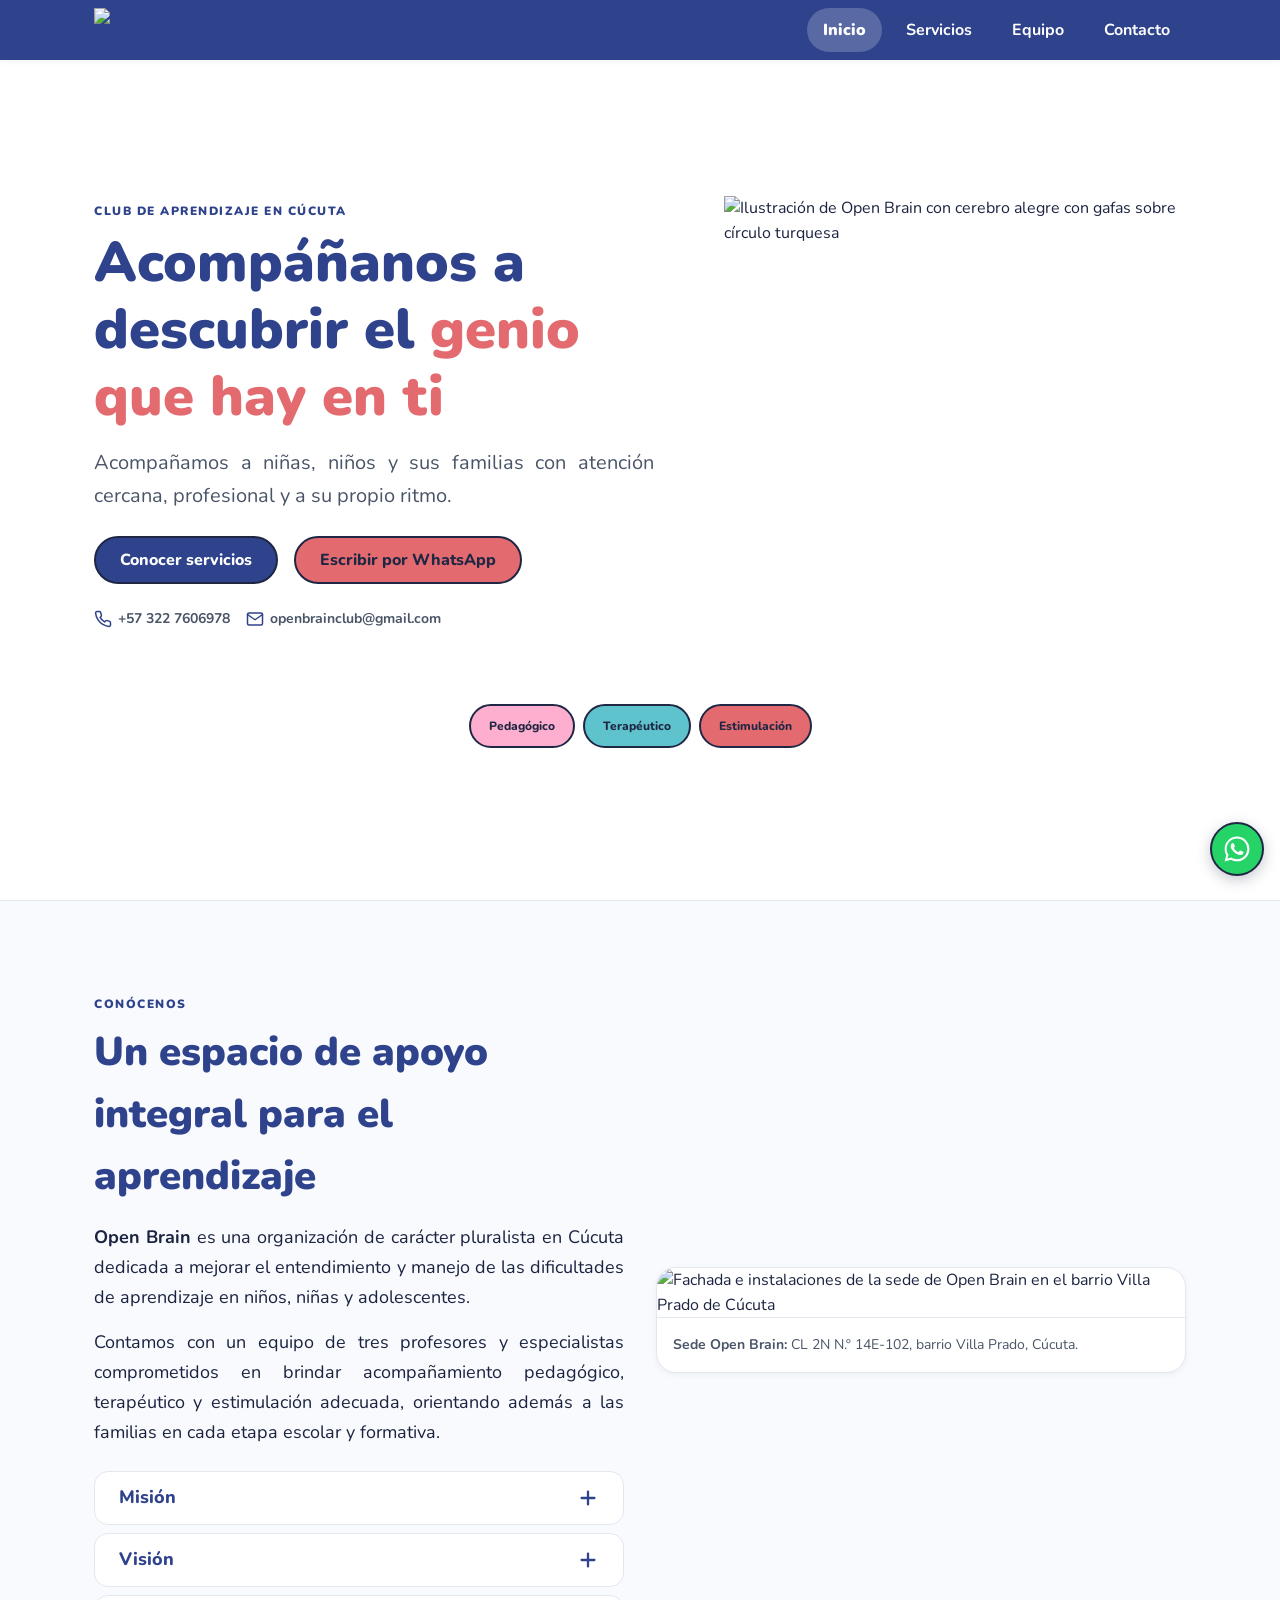
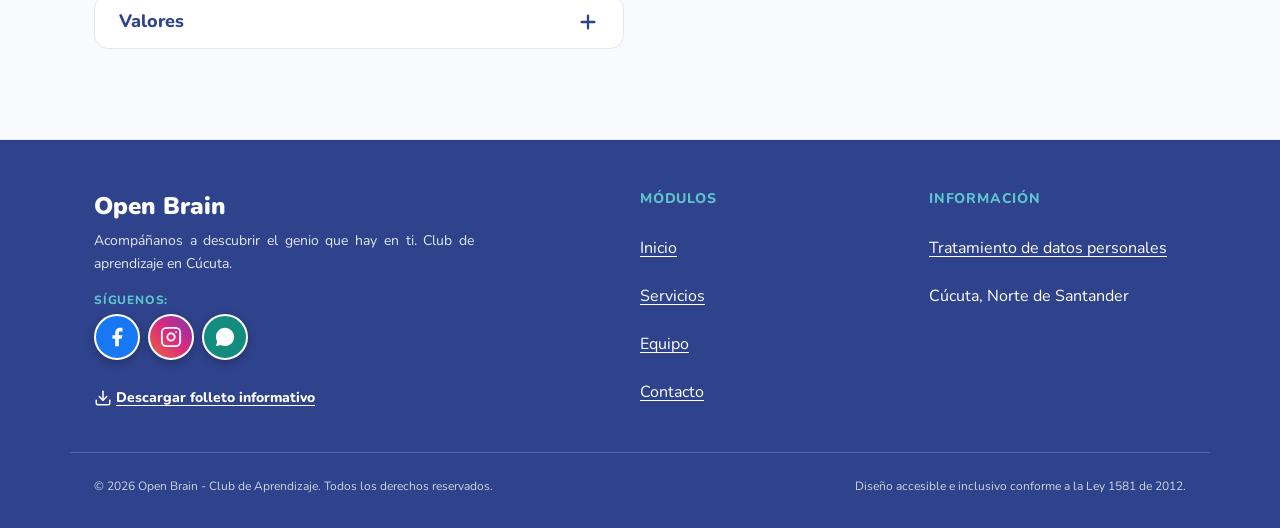
==== commit ef16c06a: "feat: mision, vision y valores; iconos de redes; termino de maestria" ====
--- a/public/index.html
+++ b/public/index.html
@@ -146,6 +146,54 @@
             <p class="about-section__paragraph">
               Contamos con un equipo de tres profesores y especialistas comprometidos en brindar acompañamiento pedagógico, terapéutico y estimulación adecuada, orientando además a las familias en cada etapa escolar y formativa.
             </p>
+
+            <!-- Misión, Visión y Valores institucionales (desplegables con details nativo, sin JavaScript) -->
+            <!-- REVISAR: textos redactados a partir del objeto social de la Fundación; validar con la dirección antes de publicar -->
+            <div class="identity-list">
+              <details class="identity-item">
+                <summary class="identity-item__summary">
+                  <span>Misión</span>
+                  <svg class="identity-item__icon" viewBox="0 0 24 24" fill="none" stroke="currentColor" stroke-width="2.5" stroke-linecap="round" stroke-linejoin="round" aria-hidden="true">
+                  <line x1="12" y1="5" x2="12" y2="19"></line>
+                  <line x1="5" y1="12" x2="19" y2="12"></line>
+                </svg>
+                </summary>
+                <div class="identity-item__body">
+                  <p>Desarrollar e implementar programas y actividades que promuevan la inclusión y mejoren el entendimiento de las dificultades específicas de aprendizaje de niños, niñas y adolescentes, ofreciéndoles un espacio idóneo y un acompañamiento integral desde las diferentes esferas profesionales requeridas.</p>
+                  <p>Además, orientamos y capacitamos de manera informal a sus familias y a los profesionales de la educación, para favorecer su proceso de aprendizaje y desarrollo integral.</p>
+                </div>
+              </details>
+              <details class="identity-item">
+                <summary class="identity-item__summary">
+                  <span>Visión</span>
+                  <svg class="identity-item__icon" viewBox="0 0 24 24" fill="none" stroke="currentColor" stroke-width="2.5" stroke-linecap="round" stroke-linejoin="round" aria-hidden="true">
+                  <line x1="12" y1="5" x2="12" y2="19"></line>
+                  <line x1="5" y1="12" x2="19" y2="12"></line>
+                </svg>
+                </summary>
+                <div class="identity-item__body">
+                  <p>Ser un espacio de referencia en la región por promover la inclusión educativa y acompañar a niños, niñas y adolescentes con dificultades específicas de aprendizaje y a sus familias, y por contribuir a que los actores locales reconozcan y construyan políticas públicas más incluyentes.</p>
+                </div>
+              </details>
+              <details class="identity-item">
+                <summary class="identity-item__summary">
+                  <span>Valores</span>
+                  <svg class="identity-item__icon" viewBox="0 0 24 24" fill="none" stroke="currentColor" stroke-width="2.5" stroke-linecap="round" stroke-linejoin="round" aria-hidden="true">
+                  <line x1="12" y1="5" x2="12" y2="19"></line>
+                  <line x1="5" y1="12" x2="19" y2="12"></line>
+                </svg>
+                </summary>
+                <div class="identity-item__body">
+                  <ul class="identity-item__list">
+                    <li><strong>Inclusión:</strong> todos los niños, niñas y adolescentes merecen un espacio donde aprender a su manera.</li>
+                    <li><strong>Pluralismo:</strong> somos una organización abierta a la diversidad de personas, familias y miradas.</li>
+                    <li><strong>Atención integral:</strong> acompañamos desde las distintas esferas profesionales que cada proceso requiere.</li>
+                    <li><strong>Corresponsabilidad:</strong> trabajamos junto con las familias y los educadores, que son parte esencial del aprendizaje.</li>
+                    <li><strong>Compromiso con la región:</strong> sensibilizamos a los actores locales para construir entornos más inclusivos.</li>
+                  </ul>
+                </div>
+              </details>
+            </div>
           </div>
 
           <!-- RF-05: Espacio con la imagen de la sede (sin menores) -->
@@ -188,13 +236,13 @@
         <div class="footer__social">
           <span class="footer__social-label">Síguenos:</span>
           <div class="footer__social-links">
-            <a href="https://www.facebook.com/people/Open-Brain-Club-De-Aprendizaje/61576938195843/" class="footer__social-link" target="_blank" rel="noopener noreferrer" aria-label="Open Brain en Facebook">
+            <a href="https://www.facebook.com/people/Open-Brain-Club-De-Aprendizaje/61576938195843/" class="footer__social-link footer__social-link--facebook" target="_blank" rel="noopener noreferrer" aria-label="Open Brain en Facebook">
               <svg viewBox="0 0 24 24" fill="currentColor" width="22" height="22" aria-hidden="true"><path d="M18 2h-3a5 5 0 0 0-5 5v3H7v4h3v8h4v-8h3l1-4h-4V7a1 1 0 0 1 1-1h3z"/></svg>
             </a>
-            <a href="https://www.instagram.com/openbrain_club/" class="footer__social-link" target="_blank" rel="noopener noreferrer" aria-label="Open Brain en Instagram">
+            <a href="https://www.instagram.com/openbrain_club/" class="footer__social-link footer__social-link--instagram" target="_blank" rel="noopener noreferrer" aria-label="Open Brain en Instagram">
               <svg viewBox="0 0 24 24" fill="none" stroke="currentColor" stroke-width="2" stroke-linecap="round" stroke-linejoin="round" width="22" height="22" aria-hidden="true"><rect x="2" y="2" width="20" height="20" rx="5" ry="5"/><path d="M16 11.37A4 4 0 1 1 12.63 8 4 4 0 0 1 16 11.37z"/><line x1="17.5" y1="6.5" x2="17.51" y2="6.5"/></svg>
             </a>
-            <a href="https://wa.me/573227606978" class="footer__social-link" target="_blank" rel="noopener noreferrer" aria-label="Open Brain por WhatsApp">
+            <a href="https://wa.me/573227606978" class="footer__social-link footer__social-link--whatsapp" target="_blank" rel="noopener noreferrer" aria-label="Open Brain por WhatsApp">
               <svg viewBox="0 0 24 24" fill="currentColor" width="22" height="22" aria-hidden="true"><path d="M12.04 2c-5.46 0-9.91 4.45-9.91 9.91 0 1.75.46 3.45 1.32 4.95L2.05 22l5.25-1.38c1.45.79 3.08 1.21 4.74 1.21 5.46 0 9.91-4.45 9.91-9.91 0-2.65-1.03-5.14-2.9-7.01A9.82 9.82 0 0 0 12.04 2z"/></svg>
             </a>
           </div>
--- a/public/css/variables.css
+++ b/public/css/variables.css
@@ -0,0 +1,175 @@
+/* ==========================================================================
+   Variables y Tokens de Diseño (Open Brain)
+   Basado en el Moodboard (Figura 9) y normas WCAG 2.1 AA
+   ========================================================================== */
+
+/* --- 1. Importación de tipografía accesible --- */
+@import url('https://fonts.googleapis.com/css2?family=Nunito:wght@400;600;700;800;900&display=swap');
+
+/* --- 2. Variables CSS (Paleta de identidad visual del moodboard, Figura 9) --- */
+:root {
+  /* Paleta institucional del moodboard */
+  --color-primary: #2F438C;          /* Azul índigo: Barra de navegación, botón principal, títulos */
+  --color-primary-dark: #202F63;     /* Azul índigo oscuro para hover */
+  --color-accent-teal: #5EC3CC;      /* Turquesa: Acentos, ilustraciones, tarjetas */
+  --color-accent-teal-dark: #257D86; /* Turquesa oscuro para contraste AA sobre fondo blanco */
+  --color-accent-coral: #E36B6F;     /* Coral: Botón de WhatsApp y llamadas a la acción, acentos */
+  --color-accent-coral-dark: #C94C50;/* Coral oscuro para estados hover */
+  --color-card-pink-light: #FEAFCF;  /* Rosa claro: Fondos suaves de tarjetas */
+  --color-card-pink-subtle: #FFF0F6; /* Rosa muy sutil para fondos de testimonios y horarios */
+  --color-decor-pink-vivid: #F86DC1; /* Rosa vivo: Detalles decorativos */
+  --color-text: #1B2340;             /* Azul oscuro: Texto principal (contraste 14.5:1 en blanco) */
+  --color-text-muted: #4A5568;       /* Texto secundario accesible */
+  --color-text-light: #FFFFFF;       /* Texto blanco */
+
+  /* Colores de marca de las redes sociales (footer). WhatsApp usa un verde más oscuro que el oficial para cumplir contraste AA con el ícono blanco */
+  --color-social-facebook: #1877F2;
+  --color-social-whatsapp: #128C7E;
+  --gradient-social-instagram: linear-gradient(45deg, #E6683C 0%, #DD2A7B 50%, #8134AF 100%);
+
+  /* Superficies y bordes */
+  --color-bg-page: #FFFFFF;
+  --color-bg-alt: #F8FAFD;
+  --color-border: #E2E8F0;
+  --color-border-card: #E8EDF5;
+
+  /* Tipografía */
+  --font-family-base: 'Nunito', -apple-system, BlinkMacSystemFont, 'Segoe UI', Roboto, sans-serif;
+  --font-size-xs: 0.75rem;    /* 12px */
+  --font-size-sm: 0.875rem;   /* 14px */
+  --font-size-base: 1rem;     /* 16px */
+  --font-size-md: 1.125rem;   /* 18px */
+  --font-size-lg: 1.25rem;    /* 20px */
+  --font-size-xl: 1.5rem;     /* 24px */
+  --font-size-2xl: 2rem;      /* 32px */
+  --font-size-3xl: 2.5rem;    /* 40px */
+  --line-height-tight: 1.2;
+  --line-height-base: 1.55;
+  --line-height-relaxed: 1.65;
+
+  /* Espaciado */
+  --spacing-xs: 0.25rem;  /* 4px */
+  --spacing-sm: 0.5rem;   /* 8px */
+  --spacing-md: 1rem;     /* 16px */
+  --spacing-lg: 1.5rem;   /* 24px */
+  --spacing-xl: 2rem;     /* 32px */
+  --spacing-2xl: 3rem;    /* 48px */
+  --spacing-3xl: 4rem;    /* 64px */
+
+  /* Radios de borde según estilo de interfaz amigable */
+  --radius-sm: 8px;
+  --radius-md: 14px;
+  --radius-lg: 20px;
+  --radius-full: 9999px;
+
+  /* Sombras sutiles */
+  --shadow-sm: 0 2px 6px rgba(27, 35, 64, 0.05);
+  --shadow-md: 0 6px 18px rgba(27, 35, 64, 0.08);
+  --shadow-lg: 0 12px 30px rgba(27, 35, 64, 0.12);
+
+  --transition-fast: 0.2s ease;
+  --container-max-width: 1140px;
+}
+
+/* --- 3. Reseteo y normalización accesible --- */
+*,
+*::before,
+*::after {
+  box-sizing: border-box;
+  margin: 0;
+  padding: 0;
+}
+
+html {
+  font-size: 100%;
+  scroll-behavior: smooth;
+  -webkit-text-size-adjust: 100%;
+}
+
+@media (prefers-reduced-motion: reduce) {
+  html {
+    scroll-behavior: auto;
+  }
+  *,
+  *::before,
+  *::after {
+    animation-duration: 0.01ms !important;
+    animation-iteration-count: 1 !important;
+    transition-duration: 0.01ms !important;
+    scroll-behavior: auto !important;
+  }
+}
+
+body {
+  font-family: var(--font-family-base);
+  font-size: var(--font-size-base);
+  line-height: var(--line-height-base);
+  color: var(--color-text);
+  background-color: var(--color-bg-page);
+  min-height: 100vh;
+  display: flex;
+  flex-direction: column;
+}
+
+img,
+svg {
+  display: block;
+  max-width: 100%;
+  height: auto;
+}
+
+a {
+  color: var(--color-primary);
+  text-decoration: none;
+  transition: color var(--transition-fast);
+}
+
+button {
+  font-family: inherit;
+  font-size: inherit;
+  cursor: pointer;
+  border: none;
+  background: none;
+}
+
+ul,
+ol {
+  list-style: none;
+}
+
+/* --- 4. Accesibilidad y Foco visible (WCAG 2.1 AA) --- */
+:focus-visible {
+  outline: 3px solid var(--color-accent-teal);
+  outline-offset: 3px;
+  border-radius: var(--radius-sm);
+}
+
+.skip-link {
+  position: absolute;
+  top: -999px;
+  left: var(--spacing-md);
+  background-color: #FFFFFF;
+  color: var(--color-primary);
+  padding: var(--spacing-sm) var(--spacing-md);
+  z-index: 9999;
+  font-weight: 800;
+  border-radius: var(--radius-sm);
+  box-shadow: var(--shadow-lg);
+  transition: top var(--transition-fast);
+}
+
+.skip-link:focus {
+  top: var(--spacing-md);
+}
+
+.sr-only {
+  position: absolute;
+  width: 1px;
+  height: 1px;
+  padding: 0;
+  margin: -1px;
+  overflow: hidden;
+  clip: rect(0, 0, 0, 0);
+  white-space: nowrap;
+  border: 0;
+}
--- a/public/css/global.css
+++ b/public/css/global.css
@@ -461,18 +461,33 @@
   display: inline-flex;
   align-items: center;
   justify-content: center;
-  width: 42px;
-  height: 42px;
+  width: 46px;
+  height: 46px;
   color: #FFFFFF;
   background-color: rgba(255, 255, 255, 0.12);
+  border: 2px solid #FFFFFF; /* El borde blanco separa el botón del azul del pie de página */
   border-radius: var(--radius-full);
-  transition: background-color var(--transition-fast), color var(--transition-fast);
+  box-shadow: 0 3px 10px rgba(0, 0, 0, 0.25);
+  transition: transform var(--transition-fast), box-shadow var(--transition-fast);
   text-decoration: none;
 }
 
-.footer__social-link:hover {
-  background-color: var(--color-accent-teal);
-  color: var(--color-primary);
+.footer__social-link--facebook {
+  background-color: var(--color-social-facebook);
+}
+
+.footer__social-link--instagram {
+  background-image: var(--gradient-social-instagram);
+}
+
+.footer__social-link--whatsapp {
+  background-color: var(--color-social-whatsapp);
+}
+
+.footer .footer__social-link:hover {
+  color: #FFFFFF;
+  transform: translateY(-3px) scale(1.06);
+  box-shadow: 0 6px 14px rgba(0, 0, 0, 0.35);
 }
 
 .footer__brochure-link {
--- a/public/css/inicio.css
+++ b/public/css/inicio.css
@@ -0,0 +1,374 @@
+/* ==========================================================================
+   Estilos de la Página de Inicio (index.html)
+   Hero, Mascota, Presentación de Sede y Animaciones
+   ========================================================================== */
+
+/* --- 1. Módulo de Inicio: Hero fiel al prototipo (RF-03, RF-06, RF-08) --- */
+.hero-section {
+  padding-top: var(--spacing-xl);
+  padding-bottom: var(--spacing-2xl);
+  background-color: #FFFFFF;
+}
+
+.hero-section__inner {
+  display: flex;
+  flex-direction: column;
+  gap: var(--spacing-xl);
+  align-items: center;
+}
+
+.hero-section__content {
+  width: 100%;
+}
+
+.hero-section__title {
+  font-size: var(--font-size-2xl);
+  font-weight: 900;
+  color: var(--color-primary); /* Azul índigo */
+  line-height: var(--line-height-tight);
+  margin-top: var(--spacing-xs);
+  margin-bottom: var(--spacing-md);
+}
+
+.hero-section__text {
+  font-size: var(--font-size-base);
+  line-height: var(--line-height-relaxed);
+  color: var(--color-text-muted);
+  margin-bottom: var(--spacing-lg);
+  max-width: 520px;
+}
+
+.hero-section__actions {
+  display: flex;
+  flex-direction: column;
+  gap: var(--spacing-sm);
+  margin-bottom: var(--spacing-lg);
+}
+
+/* Línea de contacto directo en hero (teléfono y correo según prototipo) */
+.hero-contact-line {
+  display: flex;
+  flex-wrap: wrap;
+  align-items: center;
+  gap: var(--spacing-md);
+  margin-bottom: var(--spacing-lg);
+  font-size: var(--font-size-sm);
+  color: var(--color-text-muted);
+}
+
+.hero-contact-item {
+  display: inline-flex;
+  align-items: center;
+  gap: 6px;
+  color: var(--color-text-muted);
+  font-weight: 700;
+}
+
+.hero-contact-item svg {
+  width: 18px;
+  height: 18px;
+  color: var(--color-primary);
+  flex-shrink: 0;
+}
+
+/* Píldoras de colores para los 3 servicios al pie del hero (según prototipo) */
+.hero-service-pills {
+  display: flex;
+  flex-wrap: wrap;
+  gap: var(--spacing-sm);
+}
+
+.service-pill {
+  display: inline-flex;
+  align-items: center;
+  justify-content: center;
+  padding: 8px 18px;
+  font-size: var(--font-size-xs);
+  font-weight: 800;
+  border-radius: var(--radius-full);
+  border: 2px solid #202744;
+  text-decoration: none;
+  min-height: 44px;
+  transition: transform var(--transition-fast), box-shadow var(--transition-fast);
+}
+
+.service-pill:hover {
+  transform: translateY(-2px);
+  box-shadow: 0 4px 10px rgba(32, 39, 68, 0.16);
+}
+
+/* Píldora 1: Pedagógico (Rosa claro del moodboard #FEAFCF) */
+.service-pill--pink {
+  background-color: var(--color-card-pink-light);
+  color: #202744;
+}
+
+/* Píldora 2: Terapéutico (Turquesa del moodboard #5EC3CC) */
+.service-pill--teal {
+  background-color: var(--color-accent-teal);
+  color: #202744;
+}
+
+/* Píldora 3: Estimulación (Coral del moodboard #E36B6F) */
+.service-pill--coral {
+  background-color: var(--color-accent-coral);
+  color: #202744;
+}
+
+.hero-section__visual {
+  display: flex;
+  justify-content: center;
+  align-items: center;
+  width: 100%;
+}
+
+.hero-section__mascot {
+  width: 100%;
+  max-width: 320px;
+  height: auto;
+}
+
+@media (min-width: 768px) {
+  .hero-section {
+    padding-top: var(--spacing-2xl);
+    padding-bottom: var(--spacing-3xl);
+  }
+
+  .hero-section__inner {
+    flex-direction: row;
+    justify-content: space-between;
+  }
+
+  .hero-section__content {
+    flex: 1 1 54%;
+  }
+
+  .hero-section__visual {
+    flex: 1 1 42%;
+  }
+
+  .hero-section__title {
+    font-size: var(--font-size-3xl);
+  }
+
+  .hero-section__actions {
+    flex-direction: row;
+    align-items: center;
+  }
+}
+
+/* --- 2. Sección Presentación y Sede (RF-04, RF-05) --- */
+.about-section {
+  padding-top: var(--spacing-2xl);
+  padding-bottom: var(--spacing-2xl);
+  background-color: var(--color-bg-alt);
+  border-top: 1px solid var(--color-border);
+  border-bottom: 1px solid var(--color-border);
+}
+
+.about-section__grid {
+  display: flex;
+  flex-direction: column;
+  gap: var(--spacing-xl);
+}
+
+.about-section__title {
+  font-size: var(--font-size-xl);
+  font-weight: 900;
+  color: var(--color-primary);
+  margin-top: var(--spacing-xs);
+  margin-bottom: var(--spacing-md);
+}
+
+.about-section__paragraph {
+  font-size: var(--font-size-base);
+  line-height: var(--line-height-relaxed);
+  color: var(--color-text);
+  margin-bottom: var(--spacing-md);
+}
+
+.site-image-card {
+  background-color: #FFFFFF;
+  border-radius: var(--radius-lg);
+  overflow: hidden;
+  border: 1px solid var(--color-border);
+  box-shadow: var(--shadow-sm);
+}
+
+.site-image-card__img {
+  display: block;
+  width: 100%;
+  height: auto;
+  aspect-ratio: auto;
+  object-fit: contain;
+}
+
+.site-image-card__caption {
+  padding: var(--spacing-md);
+  font-size: var(--font-size-sm);
+  color: var(--color-text-muted);
+  border-top: 1px solid var(--color-border);
+}
+
+@media (min-width: 1024px) {
+  .about-section__grid {
+    flex-direction: row;
+    align-items: center;
+  }
+
+  .about-section__content {
+    flex: 1 1 50%;
+  }
+
+  .about-section__media {
+    flex: 1 1 50%;
+  }
+}
+
+/* Misión, Visión y Valores: desplegables con <details> nativo */
+.identity-list {
+  display: flex;
+  flex-direction: column;
+  gap: var(--spacing-sm);
+  margin-top: var(--spacing-lg);
+}
+
+.identity-item {
+  background-color: #FFFFFF;
+  border: 1px solid var(--color-border);
+  border-radius: var(--radius-md);
+  transition: border-color var(--transition-fast), box-shadow var(--transition-fast);
+}
+
+.identity-item:hover,
+.identity-item[open] {
+  border-color: var(--color-primary);
+}
+
+.identity-item[open] {
+  box-shadow: var(--shadow-sm);
+}
+
+.identity-item__summary {
+  display: flex;
+  justify-content: space-between;
+  align-items: center;
+  gap: var(--spacing-md);
+  min-height: 52px;
+  padding: var(--spacing-sm) var(--spacing-lg);
+  font-weight: 800;
+  font-size: var(--font-size-md);
+  color: var(--color-primary);
+  cursor: pointer;
+  list-style: none;
+}
+
+.identity-item__summary::-webkit-details-marker {
+  display: none;
+}
+
+.identity-item__icon {
+  width: 22px;
+  height: 22px;
+  flex-shrink: 0;
+  transition: transform var(--transition-fast);
+}
+
+.identity-item[open] .identity-item__icon {
+  transform: rotate(45deg);
+  color: var(--color-accent-coral);
+}
+
+.identity-item__body {
+  padding: var(--spacing-sm) var(--spacing-lg) var(--spacing-lg);
+  border-top: 1px solid var(--color-border);
+  font-size: var(--font-size-base);
+  line-height: var(--line-height-relaxed);
+  color: var(--color-text);
+}
+
+.identity-item__body p + p,
+.identity-item__list li + li {
+  margin-top: var(--spacing-sm);
+}
+
+.identity-item__list {
+  list-style: disc;
+  padding-left: var(--spacing-lg);
+}
+
+/* --- 3. Scroll Snap y Animaciones de Entrada --- */
+html.page-home {
+  --alto-header: 60px;
+  scroll-snap-type: y mandatory;
+  scroll-padding-top: var(--alto-header);
+}
+
+.page-home .snap-section {
+  min-height: calc(100vh - var(--alto-header));
+  min-height: calc(100svh - var(--alto-header));
+  display: flex;
+  flex-direction: column;
+  justify-content: center;
+  scroll-snap-align: start;
+  scroll-snap-stop: always;
+}
+
+.page-home .snap-section > .container {
+  width: 100%;
+}
+
+.page-home .footer {
+  scroll-snap-align: end;
+}
+
+/* Píldoras de servicios centradas en Inicio */
+.page-home .hero-service-pills {
+  justify-content: center;
+  margin-top: var(--spacing-xl);
+}
+
+/* Animación de entrada (sin movimiento si el usuario lo desactiva en su sistema) */
+@media (prefers-reduced-motion: no-preference) {
+  .anim-ready .hero-section__content > *,
+  .anim-ready .hero-section__visual,
+  .anim-ready .hero-service-pills,
+  .anim-ready .about-section__content > *,
+  .anim-ready .about-section__media {
+    opacity: 0;
+    transform: translateY(28px);
+    transition: opacity 0.6s ease, transform 0.6s cubic-bezier(0.2, 0.7, 0.2, 1);
+  }
+
+  .anim-ready .snap-section.is-visible .hero-section__content > *,
+  .anim-ready .snap-section.is-visible .hero-section__visual,
+  .anim-ready .snap-section.is-visible .hero-service-pills,
+  .anim-ready .snap-section.is-visible .about-section__content > *,
+  .anim-ready .snap-section.is-visible .about-section__media {
+    opacity: 1;
+    transform: none;
+  }
+
+  /* Aparición escalonada */
+  .anim-ready .hero-section__content > :nth-child(2),
+  .anim-ready .about-section__content > :nth-child(2) { transition-delay: 0.08s; }
+  .anim-ready .hero-section__content > :nth-child(3),
+  .anim-ready .about-section__content > :nth-child(3) { transition-delay: 0.16s; }
+  .anim-ready .hero-section__content > :nth-child(4) { transition-delay: 0.24s; }
+  .anim-ready .hero-section__content > :nth-child(5) { transition-delay: 0.32s; }
+  .anim-ready .hero-section__visual,
+  .anim-ready .about-section__media { transition-delay: 0.15s; }
+  .anim-ready .hero-service-pills { transition-delay: 0.4s; }
+}
+
+/* Inicio: aprovechar mejor la pantalla en escritorio */
+@media (min-width: 1024px) {
+  .page-home .hero-section__title { font-size: 3.5rem; }
+  .page-home .hero-section__text { font-size: 1.25rem; max-width: 560px; }
+  .page-home .hero-section__mascot { max-width: 460px; }
+  .page-home .hero-section__actions { gap: var(--spacing-md); }
+  .page-home .hero-service-pills { margin-top: var(--spacing-2xl); }
+
+  .page-home .about-section__title { font-size: 2.5rem; }
+  .page-home .about-section__paragraph { font-size: 1.125rem; }
+}
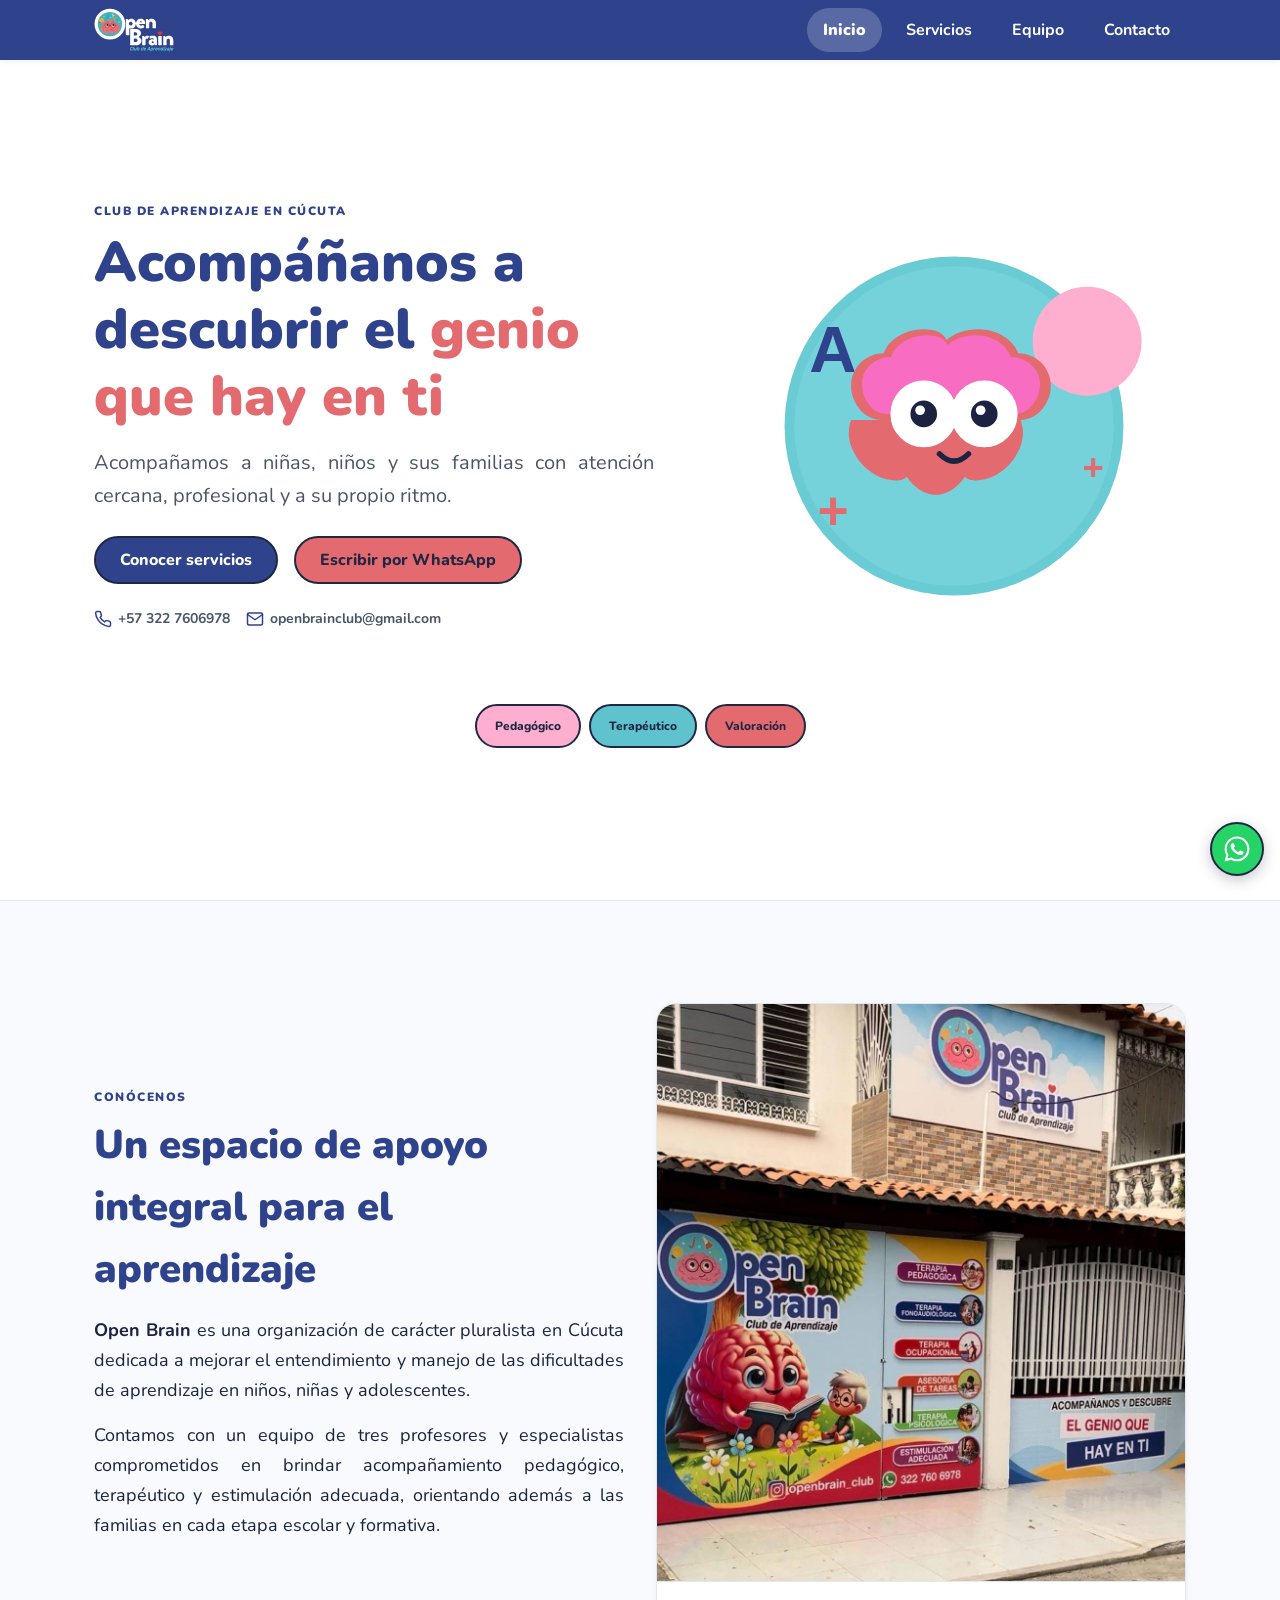
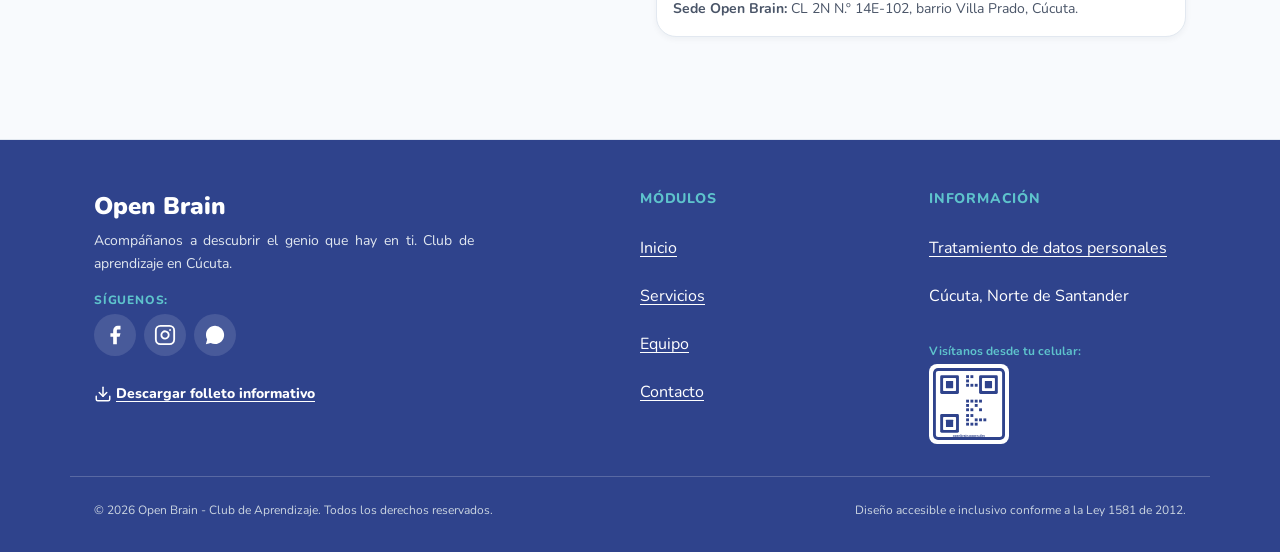
==== commit 66c561a9: "chore: separar sitio publico en public/, endurecer .gitignore y agregar cabeceras de seguridad - Mue" ====
--- a/public/index.html
+++ b/public/index.html
@@ -7,13 +7,13 @@
   <meta name="description" content="Club de aprendizaje en Cúcuta especializado en acompañar a niños, niñas y adolescentes con dificultades de aprendizaje. Conoce nuestros servicios y solicita información.">
   <!-- SEO técnico -->
   <meta name="robots" content="index, follow">
-  <link rel="canonical" href="https://openbraindemo.pages.dev/index.html">
+  <link rel="canonical" href="https://[PENDIENTE: dominio].pages.dev/index.html">
   <!-- Open Graph para redes sociales -->
   <meta property="og:type" content="website">
   <meta property="og:title" content="Open Brain | Club de Aprendizaje en Cúcuta">
   <meta property="og:description" content="Acompañamos a niñas, niños y adolescentes con dificultades de aprendizaje en Cúcuta. Acompañamiento pedagógico, terapéutico y estimulación adecuada.">
-  <meta property="og:url" content="https://openbraindemo.pages.dev/index.html">
-  <meta property="og:image" content="https://openbraindemo.pages.dev/img/ilustracion-hero.svg">
+  <meta property="og:url" content="https://[PENDIENTE: dominio].pages.dev/index.html">
+  <meta property="og:image" content="https://[PENDIENTE: dominio].pages.dev/img/ilustracion-hero.svg">
   <meta property="og:locale" content="es_CO">
   <meta property="og:site_name" content="Open Brain - Club de Aprendizaje">
   <link rel="stylesheet" href="css/variables.css">
@@ -126,7 +126,7 @@
           <div class="hero-service-pills" aria-label="Accesos rápidos a servicios">
             <a href="servicios.html#pedagogico" class="service-pill service-pill--pink">Pedagógico</a>
             <a href="servicios.html#terapeutico" class="service-pill service-pill--teal">Terapéutico</a>
-            <a href="servicios.html#estimulacion" class="service-pill service-pill--coral">Estimulación</a>
+            <a href="servicios.html#valoracion" class="service-pill service-pill--coral">Valoración</a>
           </div>
     </section>
 
@@ -146,54 +146,6 @@
             <p class="about-section__paragraph">
               Contamos con un equipo de tres profesores y especialistas comprometidos en brindar acompañamiento pedagógico, terapéutico y estimulación adecuada, orientando además a las familias en cada etapa escolar y formativa.
             </p>
-
-            <!-- Misión, Visión y Valores institucionales (desplegables con details nativo, sin JavaScript) -->
-            <!-- REVISAR: textos redactados a partir del objeto social de la Fundación; validar con la dirección antes de publicar -->
-            <div class="identity-list">
-              <details class="identity-item">
-                <summary class="identity-item__summary">
-                  <span>Misión</span>
-                  <svg class="identity-item__icon" viewBox="0 0 24 24" fill="none" stroke="currentColor" stroke-width="2.5" stroke-linecap="round" stroke-linejoin="round" aria-hidden="true">
-                  <line x1="12" y1="5" x2="12" y2="19"></line>
-                  <line x1="5" y1="12" x2="19" y2="12"></line>
-                </svg>
-                </summary>
-                <div class="identity-item__body">
-                  <p>Desarrollar e implementar programas y actividades que promuevan la inclusión y mejoren el entendimiento de las dificultades específicas de aprendizaje de niños, niñas y adolescentes, ofreciéndoles un espacio idóneo y un acompañamiento integral desde las diferentes esferas profesionales requeridas.</p>
-                  <p>Además, orientamos y capacitamos de manera informal a sus familias y a los profesionales de la educación, para favorecer su proceso de aprendizaje y desarrollo integral.</p>
-                </div>
-              </details>
-              <details class="identity-item">
-                <summary class="identity-item__summary">
-                  <span>Visión</span>
-                  <svg class="identity-item__icon" viewBox="0 0 24 24" fill="none" stroke="currentColor" stroke-width="2.5" stroke-linecap="round" stroke-linejoin="round" aria-hidden="true">
-                  <line x1="12" y1="5" x2="12" y2="19"></line>
-                  <line x1="5" y1="12" x2="19" y2="12"></line>
-                </svg>
-                </summary>
-                <div class="identity-item__body">
-                  <p>Ser un espacio de referencia en la región por promover la inclusión educativa y acompañar a niños, niñas y adolescentes con dificultades específicas de aprendizaje y a sus familias, y por contribuir a que los actores locales reconozcan y construyan políticas públicas más incluyentes.</p>
-                </div>
-              </details>
-              <details class="identity-item">
-                <summary class="identity-item__summary">
-                  <span>Valores</span>
-                  <svg class="identity-item__icon" viewBox="0 0 24 24" fill="none" stroke="currentColor" stroke-width="2.5" stroke-linecap="round" stroke-linejoin="round" aria-hidden="true">
-                  <line x1="12" y1="5" x2="12" y2="19"></line>
-                  <line x1="5" y1="12" x2="19" y2="12"></line>
-                </svg>
-                </summary>
-                <div class="identity-item__body">
-                  <ul class="identity-item__list">
-                    <li><strong>Inclusión:</strong> todos los niños, niñas y adolescentes merecen un espacio donde aprender a su manera.</li>
-                    <li><strong>Pluralismo:</strong> somos una organización abierta a la diversidad de personas, familias y miradas.</li>
-                    <li><strong>Atención integral:</strong> acompañamos desde las distintas esferas profesionales que cada proceso requiere.</li>
-                    <li><strong>Corresponsabilidad:</strong> trabajamos junto con las familias y los educadores, que son parte esencial del aprendizaje.</li>
-                    <li><strong>Compromiso con la región:</strong> sensibilizamos a los actores locales para construir entornos más inclusivos.</li>
-                  </ul>
-                </div>
-              </details>
-            </div>
           </div>
 
           <!-- RF-05: Espacio con la imagen de la sede (sin menores) -->
@@ -221,7 +173,7 @@
 
   <!-- ======================================================================
        Pie de página transversal en Azul Índigo (#2F438C)
-       RF-25: Redes sociales | RF-27: Folleto descargable
+       RF-25: Redes sociales | RF-26: Código QR | RF-27: Folleto descargable
        ====================================================================== -->
   <footer class="footer">
     <div class="container footer__grid">
@@ -236,13 +188,13 @@
         <div class="footer__social">
           <span class="footer__social-label">Síguenos:</span>
           <div class="footer__social-links">
-            <a href="https://www.facebook.com/people/Open-Brain-Club-De-Aprendizaje/61576938195843/" class="footer__social-link footer__social-link--facebook" target="_blank" rel="noopener noreferrer" aria-label="Open Brain en Facebook">
+            <a href="https://www.facebook.com/people/Open-Brain-Club-De-Aprendizaje/61576938195843/" class="footer__social-link" target="_blank" rel="noopener noreferrer" aria-label="Open Brain en Facebook">
               <svg viewBox="0 0 24 24" fill="currentColor" width="22" height="22" aria-hidden="true"><path d="M18 2h-3a5 5 0 0 0-5 5v3H7v4h3v8h4v-8h3l1-4h-4V7a1 1 0 0 1 1-1h3z"/></svg>
             </a>
-            <a href="https://www.instagram.com/openbrain_club/" class="footer__social-link footer__social-link--instagram" target="_blank" rel="noopener noreferrer" aria-label="Open Brain en Instagram">
+            <a href="https://www.instagram.com/openbrain_club/" class="footer__social-link" target="_blank" rel="noopener noreferrer" aria-label="Open Brain en Instagram">
               <svg viewBox="0 0 24 24" fill="none" stroke="currentColor" stroke-width="2" stroke-linecap="round" stroke-linejoin="round" width="22" height="22" aria-hidden="true"><rect x="2" y="2" width="20" height="20" rx="5" ry="5"/><path d="M16 11.37A4 4 0 1 1 12.63 8 4 4 0 0 1 16 11.37z"/><line x1="17.5" y1="6.5" x2="17.51" y2="6.5"/></svg>
             </a>
-            <a href="https://wa.me/573227606978" class="footer__social-link footer__social-link--whatsapp" target="_blank" rel="noopener noreferrer" aria-label="Open Brain por WhatsApp">
+            <a href="https://wa.me/573227606978" class="footer__social-link" target="_blank" rel="noopener noreferrer" aria-label="Open Brain por WhatsApp">
               <svg viewBox="0 0 24 24" fill="currentColor" width="22" height="22" aria-hidden="true"><path d="M12.04 2c-5.46 0-9.91 4.45-9.91 9.91 0 1.75.46 3.45 1.32 4.95L2.05 22l5.25-1.38c1.45.79 3.08 1.21 4.74 1.21 5.46 0 9.91-4.45 9.91-9.91 0-2.65-1.03-5.14-2.9-7.01A9.82 9.82 0 0 0 12.04 2z"/></svg>
             </a>
           </div>
@@ -267,13 +219,19 @@
         </ul>
       </nav>
 
-      <!-- Columna 3: Información institucional y legal -->
+      <!-- Columna 3: Información institucional, legal y QR (RF-26) -->
       <div class="footer__legal">
         <h3 class="footer__section-title">Información</h3>
         <ul class="footer__links-list">
           <li><a href="politica-datos.html" class="footer__link">Tratamiento de datos personales</a></li>
           <li><span class="footer__link">Cúcuta, Norte de Santander</span></li>
         </ul>
+
+        <!-- RF-26: Código QR para usar en la sede física -->
+        <div class="footer__qr">
+          <span class="footer__qr-label">Visítanos desde tu celular:</span>
+          <img src="assets/qr-openbrain.svg" alt="Código QR que dirige al sitio web de Open Brain" width="80" height="80" loading="lazy">
+        </div>
       </div>
     </div>
 
--- a/public/css/variables.css
+++ b/public/css/variables.css
@@ -21,11 +21,6 @@
   --color-text: #1B2340;             /* Azul oscuro: Texto principal (contraste 14.5:1 en blanco) */
   --color-text-muted: #4A5568;       /* Texto secundario accesible */
   --color-text-light: #FFFFFF;       /* Texto blanco */
-
-  /* Colores de marca de las redes sociales (footer). WhatsApp usa un verde más oscuro que el oficial para cumplir contraste AA con el ícono blanco */
-  --color-social-facebook: #1877F2;
-  --color-social-whatsapp: #128C7E;
-  --gradient-social-instagram: linear-gradient(45deg, #E6683C 0%, #DD2A7B 50%, #8134AF 100%);
 
   /* Superficies y bordes */
   --color-bg-page: #FFFFFF;
--- a/public/css/global.css
+++ b/public/css/global.css
@@ -435,7 +435,7 @@
   }
 }
 
-/* --- 6. Footer extendido: Redes sociales y Folleto (RF-25, RF-27) --- */
+/* --- 6. Footer extendido: Redes sociales, QR y Folleto (RF-25, RF-26, RF-27) --- */
 .footer__social {
   margin-top: var(--spacing-md);
   display: flex;
@@ -461,33 +461,18 @@
   display: inline-flex;
   align-items: center;
   justify-content: center;
-  width: 46px;
-  height: 46px;
+  width: 42px;
+  height: 42px;
   color: #FFFFFF;
   background-color: rgba(255, 255, 255, 0.12);
-  border: 2px solid #FFFFFF; /* El borde blanco separa el botón del azul del pie de página */
   border-radius: var(--radius-full);
-  box-shadow: 0 3px 10px rgba(0, 0, 0, 0.25);
-  transition: transform var(--transition-fast), box-shadow var(--transition-fast);
+  transition: background-color var(--transition-fast), color var(--transition-fast);
   text-decoration: none;
 }
 
-.footer__social-link--facebook {
-  background-color: var(--color-social-facebook);
-}
-
-.footer__social-link--instagram {
-  background-image: var(--gradient-social-instagram);
-}
-
-.footer__social-link--whatsapp {
-  background-color: var(--color-social-whatsapp);
-}
-
-.footer .footer__social-link:hover {
-  color: #FFFFFF;
-  transform: translateY(-3px) scale(1.06);
-  box-shadow: 0 6px 14px rgba(0, 0, 0, 0.35);
+.footer__social-link:hover {
+  background-color: var(--color-accent-teal);
+  color: var(--color-primary);
 }
 
 .footer__brochure-link {
@@ -508,30 +493,77 @@
   color: var(--color-accent-teal);
 }
 
-/* ==========================================================================
-   Animación de entrada (páginas distintas al Inicio)
-   El Inicio usa su propia versión por sección en inicio.css.
-   Se usa "animation" y no "transition" para no interferir con los efectos
-   hover de tarjetas y botones. Sin movimiento si el usuario lo desactiva.
-   ========================================================================== */
-@keyframes anim-subir {
-  from {
-    opacity: 0;
-    transform: translateY(28px);
-  }
-  to {
-    opacity: 1;
-    transform: none;
-  }
-}
-
-@media (prefers-reduced-motion: no-preference) {
-  .anim-ready .anim-item:not(.is-visible) {
-    opacity: 0;
-  }
-
-  .anim-ready .anim-item.is-visible {
-    animation: anim-subir 0.6s cubic-bezier(0.2, 0.7, 0.2, 1) backwards;
-    animation-delay: calc(var(--anim-i, 0) * 0.08s);
-  }
-}
+.footer__qr {
+  margin-top: var(--spacing-lg);
+  display: flex;
+  flex-direction: column;
+  gap: var(--spacing-xs);
+}
+
+.footer__qr-label {
+  font-size: var(--font-size-xs);
+  color: var(--color-accent-teal);
+  font-weight: 700;
+}
+
+.footer__qr img {
+  border-radius: var(--radius-sm);
+  background-color: #FFFFFF;
+  padding: 4px;
+}
+
+/* --- 7. Página de apoyo legal (politica-datos.html) --- */
+.legal-content {
+  padding-top: var(--spacing-2xl);
+  padding-bottom: var(--spacing-3xl);
+}
+
+.legal-block {
+  margin-bottom: var(--spacing-xl);
+  padding-bottom: var(--spacing-xl);
+  border-bottom: 1px solid var(--color-border);
+}
+
+.legal-block:last-of-type {
+  border-bottom: none;
+}
+
+.legal-block__title {
+  font-size: var(--font-size-lg);
+  font-weight: 900;
+  color: var(--color-primary);
+  margin-bottom: var(--spacing-md);
+}
+
+.legal-block p {
+  font-size: var(--font-size-base);
+  color: var(--color-text);
+  line-height: var(--line-height-relaxed);
+  margin-bottom: var(--spacing-sm);
+}
+
+.legal-block p a {
+  color: var(--color-primary);
+  font-weight: 700;
+  text-decoration: underline;
+}
+
+.legal-block__notice {
+  margin-top: var(--spacing-sm);
+}
+
+.legal-list {
+  list-style: disc;
+  padding-left: var(--spacing-xl);
+  display: flex;
+  flex-direction: column;
+  gap: var(--spacing-xs);
+  font-size: var(--font-size-base);
+  color: var(--color-text);
+  line-height: var(--line-height-relaxed);
+  margin: var(--spacing-sm) 0;
+}
+
+.legal-back {
+  margin-top: var(--spacing-2xl);
+}
--- a/public/css/inicio.css
+++ b/public/css/inicio.css
@@ -223,78 +223,6 @@
   .about-section__media {
     flex: 1 1 50%;
   }
-}
-
-/* Misión, Visión y Valores: desplegables con <details> nativo */
-.identity-list {
-  display: flex;
-  flex-direction: column;
-  gap: var(--spacing-sm);
-  margin-top: var(--spacing-lg);
-}
-
-.identity-item {
-  background-color: #FFFFFF;
-  border: 1px solid var(--color-border);
-  border-radius: var(--radius-md);
-  transition: border-color var(--transition-fast), box-shadow var(--transition-fast);
-}
-
-.identity-item:hover,
-.identity-item[open] {
-  border-color: var(--color-primary);
-}
-
-.identity-item[open] {
-  box-shadow: var(--shadow-sm);
-}
-
-.identity-item__summary {
-  display: flex;
-  justify-content: space-between;
-  align-items: center;
-  gap: var(--spacing-md);
-  min-height: 52px;
-  padding: var(--spacing-sm) var(--spacing-lg);
-  font-weight: 800;
-  font-size: var(--font-size-md);
-  color: var(--color-primary);
-  cursor: pointer;
-  list-style: none;
-}
-
-.identity-item__summary::-webkit-details-marker {
-  display: none;
-}
-
-.identity-item__icon {
-  width: 22px;
-  height: 22px;
-  flex-shrink: 0;
-  transition: transform var(--transition-fast);
-}
-
-.identity-item[open] .identity-item__icon {
-  transform: rotate(45deg);
-  color: var(--color-accent-coral);
-}
-
-.identity-item__body {
-  padding: var(--spacing-sm) var(--spacing-lg) var(--spacing-lg);
-  border-top: 1px solid var(--color-border);
-  font-size: var(--font-size-base);
-  line-height: var(--line-height-relaxed);
-  color: var(--color-text);
-}
-
-.identity-item__body p + p,
-.identity-item__list li + li {
-  margin-top: var(--spacing-sm);
-}
-
-.identity-item__list {
-  list-style: disc;
-  padding-left: var(--spacing-lg);
 }
 
 /* --- 3. Scroll Snap y Animaciones de Entrada --- */
